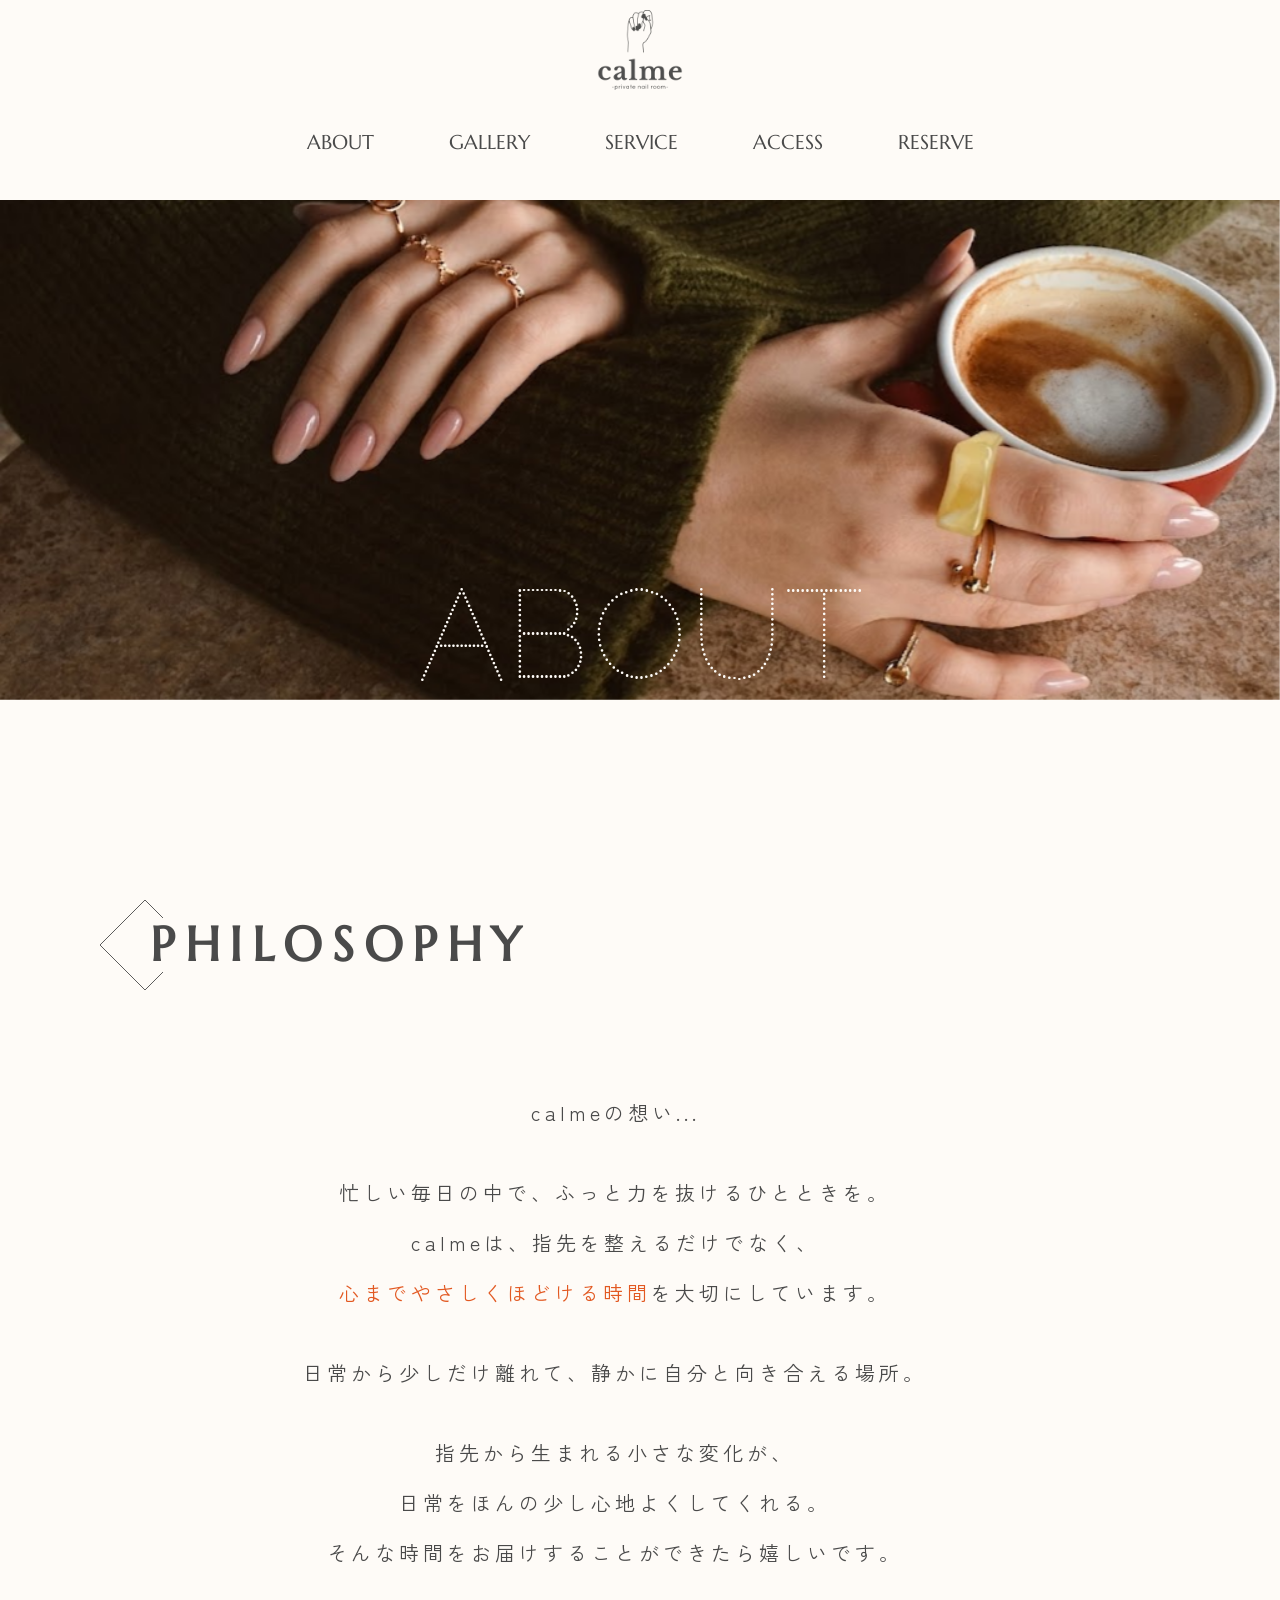
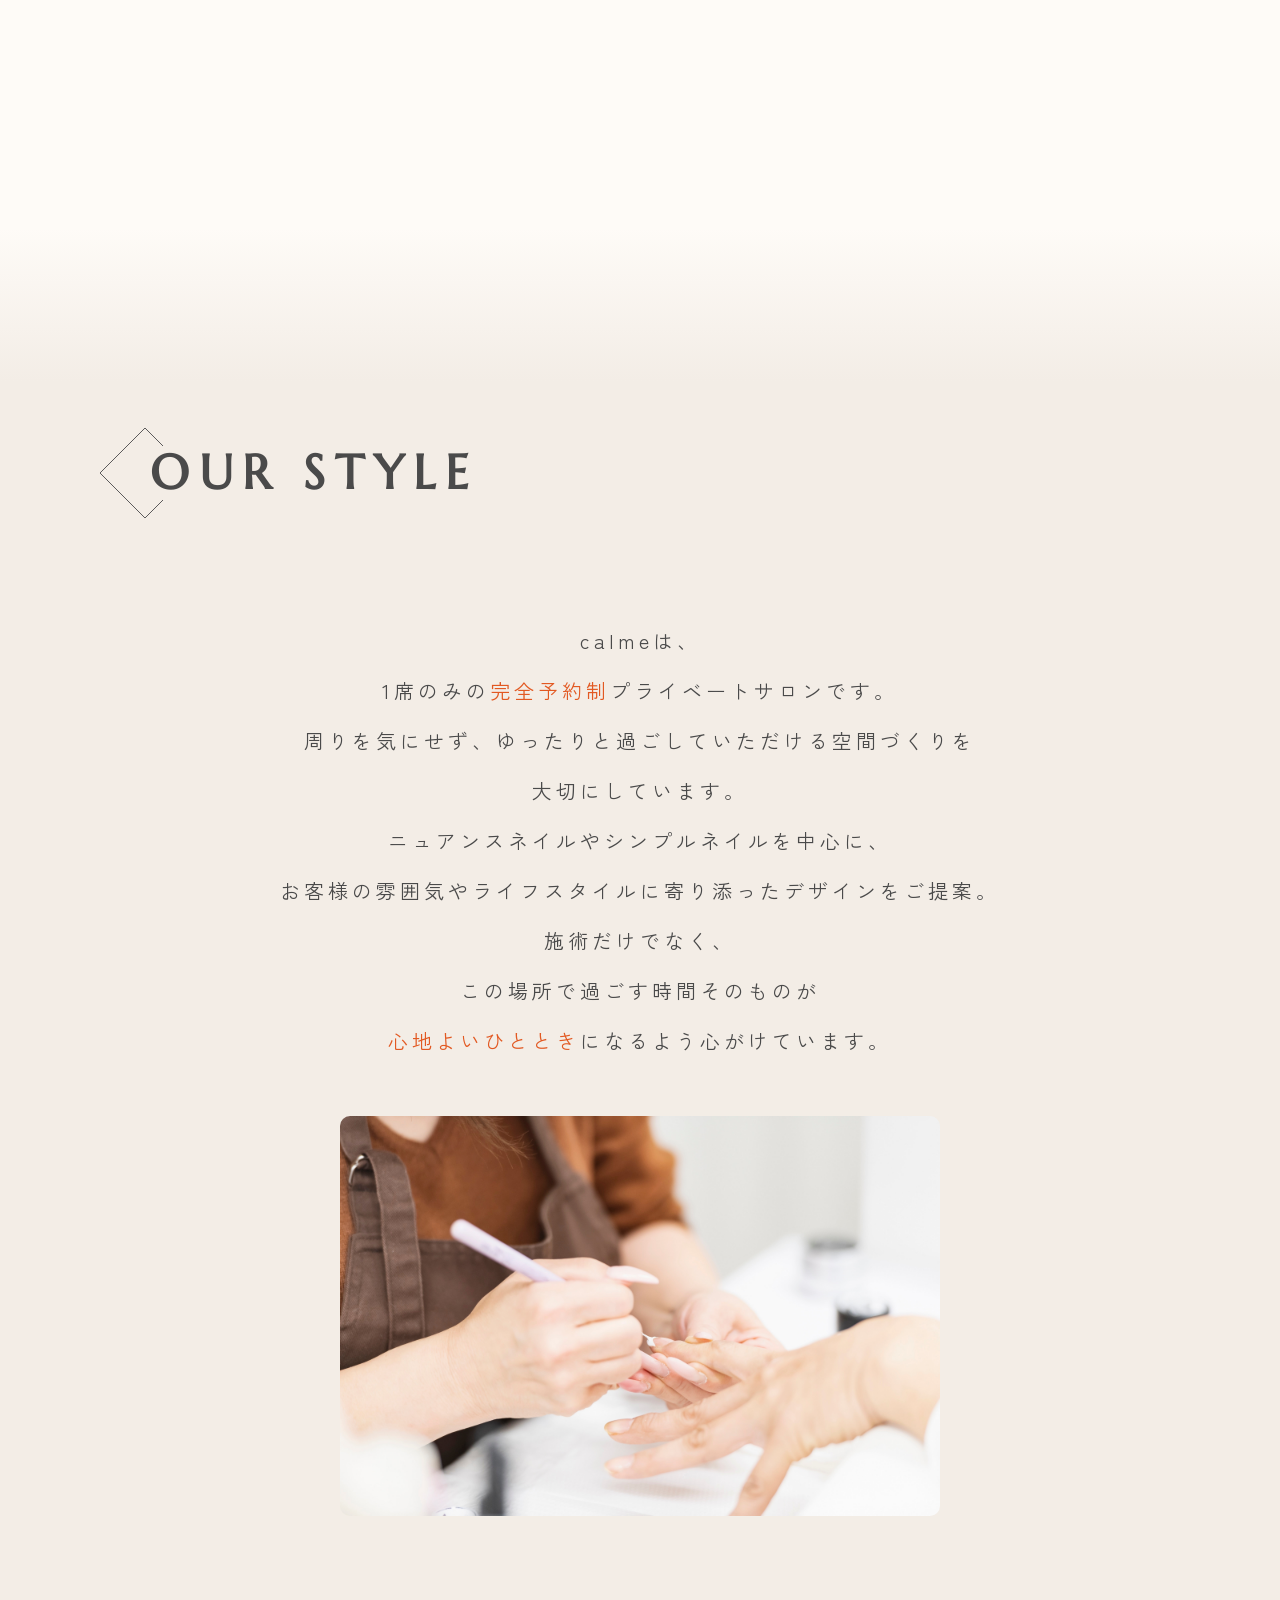
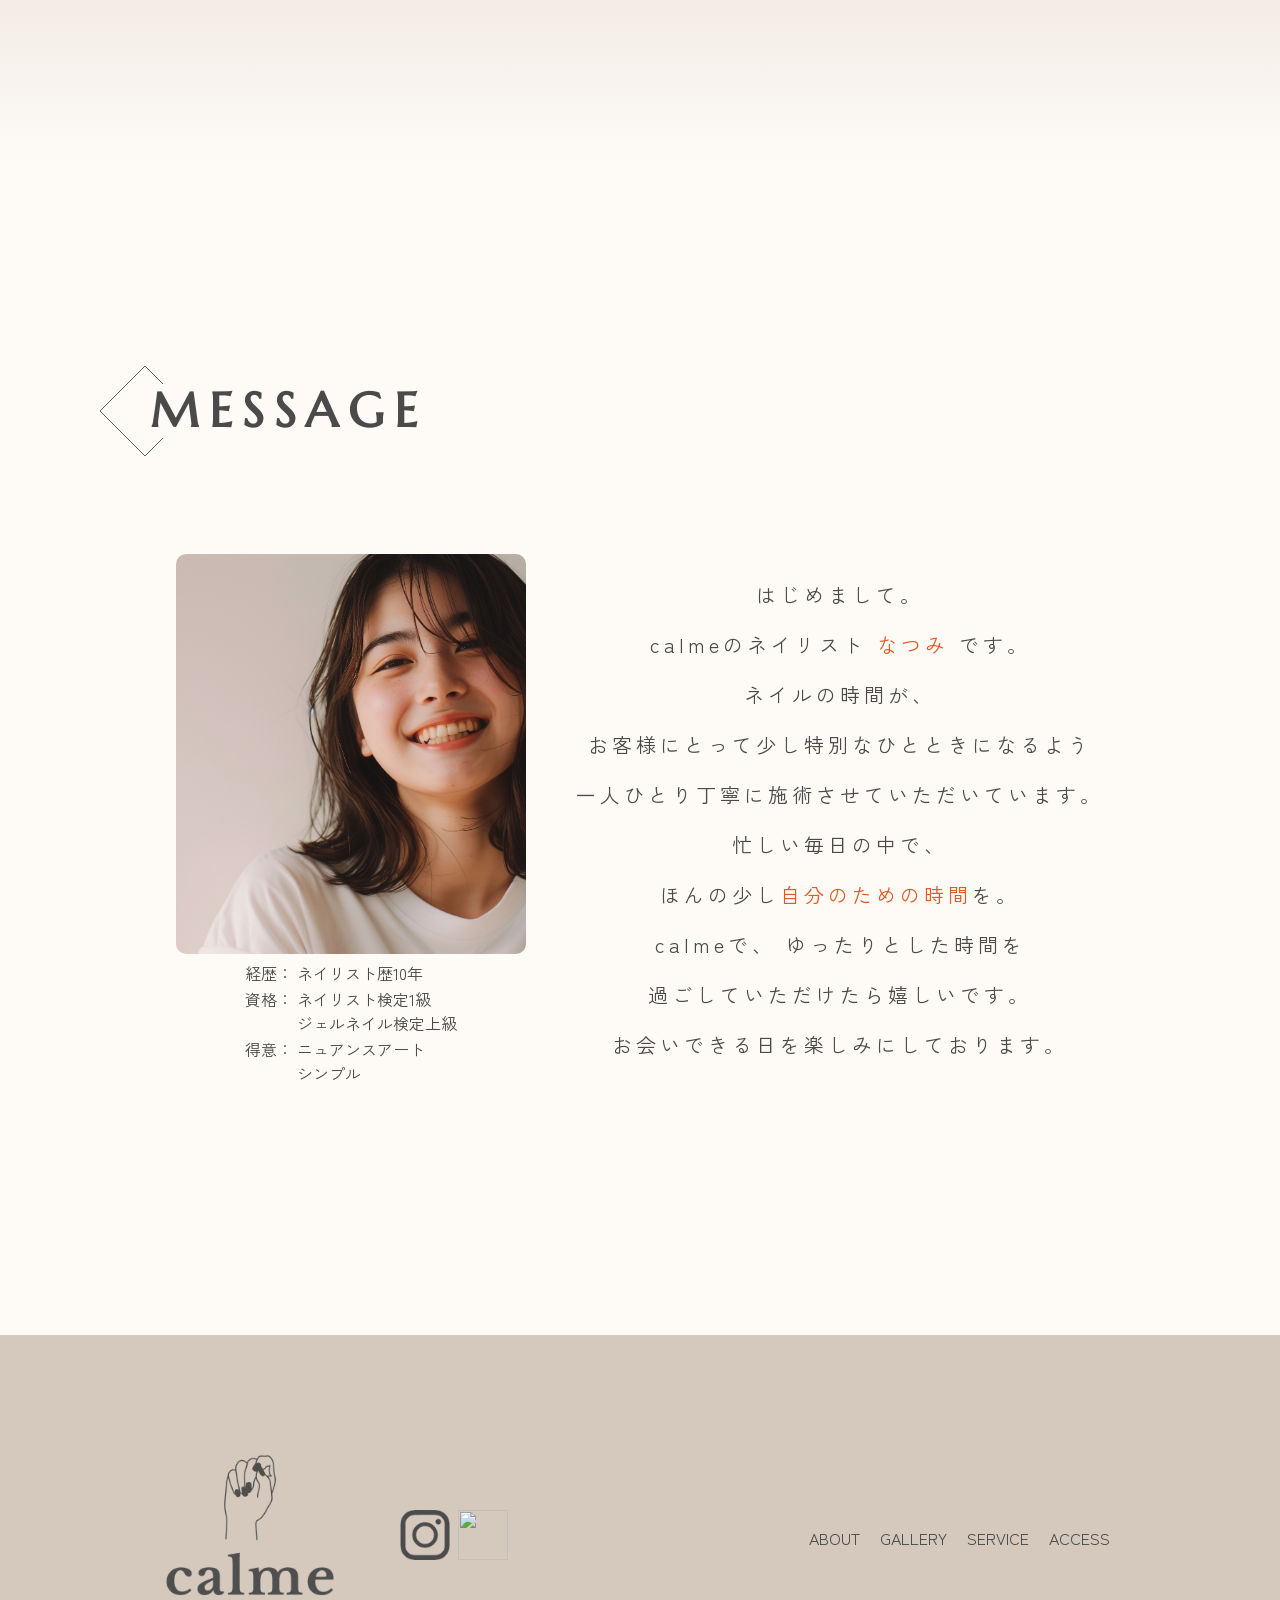
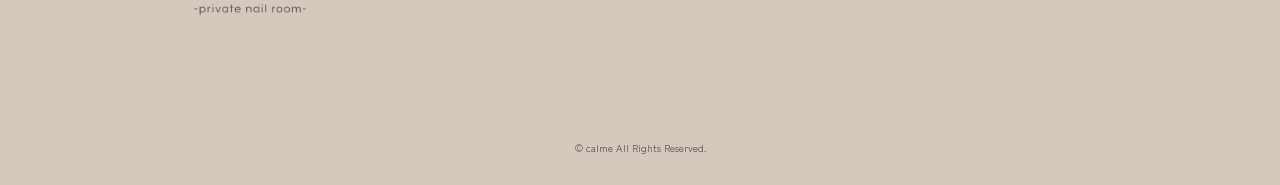
==== about.html @ 4469f604 "Initial commit Co-Authored-By: Claude Sonnet 4.6 <noreply@anthropic.com>" ====
<!DOCTYPE html>
<html lang="ja">
  <head>
    <meta charset="UTF-8" />
    <meta name="viewport" content="width=device-width, initial-scale=1.0" />
    <title>calme -private nail room-</title>
    <link rel="shortcut icon" href="img/favicon.svg" />
    <link rel="preconnect" href="https://fonts.googleapis.com" />
    <link rel="preconnect" href="https://fonts.gstatic.com" crossorigin />
    <link
      href="https://fonts.googleapis.com/css2?family=Marcellus&family=Raleway+Dots&family=Zen+Kaku+Gothic+New:wght@400;500;700&family=Zen+Maru+Gothic&display=swap"
      rel="stylesheet"
    />
    <link rel="stylesheet" href="css/reset.css" />
    <link rel="stylesheet" href="css/style.css" />
    <link
      rel="stylesheet"
      href="https://cdn.jsdelivr.net/npm/swiper@11/swiper-bundle.min.css"
    />
  </head>
  <body>
    <header class="header">
      <div class="header__inner">
        <h1 class="header__logo">
          <a href="index.html" class="no-rotate"
            ><span
              ><img
                src="img/logo-clear.png"
                alt="calme -private nail room-" /></span
          ></a>
        </h1>
        <nav class="header__nav">
          <div class="header__nav-inner">
            <a href="index.html" class="header__nav-logo no-rotate">
              <img src="img/logo-clear.png" alt="calme -private nail room-" />
            </a>
            <ul class="header__nav-list">
              <li class="header__nav-item">
                <a href="about.html"><span>ABOUT</span></a>
              </li>
              <li class="header__nav-item">
                <a href="gallery.html"><span>GALLERY</span></a>
              </li>

              <li class="header__nav-item">
                <a href="index.html#service"><span>SERVICE</span></a>
              </li>
              <li class="header__nav-item">
                <a href="index.html#access"><span>ACCESS</span></a>
              </li>
              <li class="header__nav-item">
                <a href="reserve.html"><span>RESERVE</span></a>
              </li>
            </ul>
          </div>
        </nav>
        <button
          class="header__hamburger js-hamburger"
          type="button"
          aria-label="メニューを開く"
        >
          <span></span>
          <span></span>
          <span></span>
        </button>
      </div>
    </header>
    <main>
      <div class="mv-about">
        <div class="mv__img">
          <img src="./img/about.jpg" alt="" />
        </div>
        <h1 class="mv-reserve__title">ABOUT</h1>
      </div>
      <section class="philosophy">
        <div class="inner">
          <h3 class="section__title">
            PHILOSOPHY
            <svg class="diamond" viewBox="0 0 100 100">
              <path d="M70 20 L50 0 L0 50 L50 100 L70 80" />
            </svg>
          </h3>
          <div class="philosophy__wrapper">
            <div class="philosophy__wrapper--left">
              <p class="philosophy__text">calmeの想い...</p>
              <p class="philosophy__text">
                忙しい毎日の中で、ふっと力を抜けるひとときを。<br />calmeは、指先を整えるだけでなく、<br /><span
                  class="strong"
                  >心までやさしくほどける時間</span
                >を大切にしています。
              </p>
              <p class="philosophy__text">
                日常から少しだけ離れて、静かに自分と向き合える場所。
              </p>
              <p class="philosophy__text">
                指先から生まれる小さな変化が、<br />日常をほんの少し心地よくしてくれる。<br />そんな時間をお届けすることができたら嬉しいです。
              </p>
            </div>
            <img src="img/philosophy.jpg" alt="" />
          </div>
        </div>
      </section>
      <section class="our-style">
        <div class="inner">
          <h3 class="section__title">
            OUR STYLE
            <svg class="diamond" viewBox="0 0 100 100">
              <path d="M70 20 L50 0 L0 50 L50 100 L70 80" />
            </svg>
          </h3>
          <div class="our-style__wrapper">
            <div class="our-style__wrapper--top">
              <p class="our-style__text">
                calmeは、<br />1席のみの<span class="strong">完全予約制</span
                >プライベートサロンです。<br />
                周りを気にせず、ゆったりと過ごしていただける空間づくりを<br />大切にしています。<br />
                ニュアンスネイルやシンプルネイルを中心に、<br />お客様の雰囲気やライフスタイルに寄り添ったデザインをご提案。<br />施術だけでなく、<br />この場所で過ごす時間そのものが<br /><span
                  class="strong"
                  >心地よいひととき</span
                >になるよう心がけています。
              </p>
            </div>
            <img src="img/ourstyle.jpeg" alt="" />
          </div>
        </div>
      </section>
      <section class="message">
        <div class="inner">
          <h3 class="section__title">
            MESSAGE
            <svg class="diamond" viewBox="0 0 100 100">
              <path d="M70 20 L50 0 L0 50 L50 100 L70 80" />
            </svg>
          </h3>
          <div class="message__wrapper">
            <div class="message__wrapper--left">
              <img src="img/message.jpeg" alt="" />
              <dl>
                <dt>経歴：</dt>
                <dd>ネイリスト歴10年</dd>
                <dt>資格：</dt>
                <dd>ネイリスト検定1級<br />ジェルネイル検定上級</dd>
                <dt>得意：</dt>
                <dd>ニュアンスアート<br />シンプル</dd>
              </dl>
            </div>
            <div class="message__wrapper--right">
              <p class="message__text">
                はじめまして。<br />calmeのネイリスト<span class="strong">
                  なつみ </span
                >です。<br />
                ネイルの時間が、<br />お客様にとって少し特別なひとときになるよう<br />
                一人ひとり丁寧に施術させていただいています。<br />忙しい毎日の中で、<br />ほんの少し<span
                  class="strong"
                  >自分のための時間</span
                >を。<br />
                calmeで、 ゆったりとした時間を<br />過ごしていただけたら嬉しいです。<br />お会いできる日を楽しみにしております。
              </p>
            </div>
          </div>
        </div>
      </section>
    </main>
    <footer class="footer">
      <div class="footer__wrapper">
        <div class="footer--left">
          <a href="index.html" class="no-rotate"
            ><span><img src="./img/logo-clear.png" alt="" /></span
          ></a>
          <div class="logo">
            <a href="#" class="no-rotate"
              ><span><img src="./img/instagram.png" alt="" /></span
            ></a>
            <a href="#" class="no-rotate"
              ><span><img src="./img/line.png" alt="" /></span
            ></a>
          </div>
        </div>
        <div class="footer--right">
          <ul class="footer__link">
            <li>
              <a href="about.html"><span>ABOUT</span></a>
            </li>
            <li>
              <a href="gallery.html"><span>GALLERY</span></a>
            </li>
            <li>
              <a href="index.html#service"><span>SERVICE</span></a>
            </li>
            <li>
              <a href="index.html#access"><span>ACCESS</span></a>
            </li>
          </ul>
        </div>
      </div>
      <p class="copyright">&copy; calme All Rights Reserved.</p>
    </footer>
    <script src="https://cdn.jsdelivr.net/npm/swiper@11/swiper-bundle.min.js"></script>
    <script src="https://ajax.googleapis.com/ajax/libs/jquery/3.5.1/jquery.min.js"></script>
    <script src="js/main.js"></script>
  </body>
</html>
---- css/style.css ----
@charset "UTF-8";
html {
  font-size: 62.5%;
  scroll-behavior: smooth;
}
html body {
  background-color: #fefbf7;
  color: #4a4a4a;
  font-family: "Zen Kaku Gothic New", sans-serif;
  font-size: 1.6rem;
}
html body .header {
  width: 100%;
  height: 20rem;
}
html body .header__inner {
  width: 100%;
  max-width: 120rem;
  margin: 0 auto;
  padding-inline: 2rem;
  display: flex;
  flex-direction: column;
  align-items: center;
}
html body .header__inner .header__logo {
  width: 10rem;
  height: 10rem;
}
html body .header__inner .header__logoimg {
  width: 100%;
  height: 100%;
}
html body .header__inner .header__nav {
  padding-block: 2.8rem;
}
html body .header__inner .header__nav-list {
  display: flex;
  gap: 7.5rem;
}
html body .header__inner .header__nav-list .header__nav-item {
  font-size: 2rem;
  font-family: "Marcellus", serif;
}
html body .header__nav-logo {
  display: none;
}
html body .header__hamburger {
  display: none;
}
html body .header__nav.is-sticky {
  position: fixed;
  top: 0;
  left: 0;
  width: 100%;
  z-index: 100;
  background-color: #fefbf7;
  padding-block: 0;
  box-shadow: 0 2px 8px rgba(74, 74, 74, 0.08);
}
html body .header__nav.is-sticky .header__nav-inner {
  max-width: 120rem;
  margin: 0 auto;
  padding: 1rem 2rem;
  display: flex;
  justify-content: space-between;
  align-items: center;
}
html body .header__nav.is-sticky .header__nav-logo {
  display: block;
  width: 7rem;
  height: 7rem;
  flex-shrink: 0;
}
html body .header__nav.is-sticky .header__nav-logo img {
  width: 100%;
  height: 100%;
  -o-object-fit: contain;
     object-fit: contain;
}
html body .mv {
  width: 100%;
  height: calc(100vh - 20rem);
  position: relative;
}
html body .mv::after {
  content: "";
  position: absolute;
  bottom: 0;
  left: 0;
  width: 100%;
  height: 15%;
  pointer-events: none;
  background: linear-gradient(0deg, #fefbf7 30%, rgba(254, 251, 247, 0) 100%);
  opacity: 0;
  transform: scaleY(1.5) translateY(20px);
  -webkit-animation: gradFade 2.5s ease forwards;
          animation: gradFade 2.5s ease forwards;
  -webkit-animation-delay: 0.8s;
          animation-delay: 0.8s;
}
@-webkit-keyframes gradFade {
  to {
    opacity: 1;
    transform: scaleY(1) translateY(2px);
  }
}
@keyframes gradFade {
  to {
    opacity: 1;
    transform: scaleY(1) translateY(2px);
  }
}
html body .mv__img {
  width: 100%;
  height: 100%;
  display: flex;
}
html body .mv__img img {
  width: 33.3333333333%;
  flex: 1;
  height: 100%;
  -o-object-fit: cover;
     object-fit: cover;
  display: block;
  opacity: 0;
  filter: blur(12px);
  transform: scale(1.15);
  -webkit-animation: mvFade 3s ease forwards;
          animation: mvFade 3s ease forwards;
}
@-webkit-keyframes mvFade {
  to {
    opacity: 1;
    filter: blur(0);
    transform: scale(1);
  }
}
@keyframes mvFade {
  to {
    opacity: 1;
    filter: blur(0);
    transform: scale(1);
  }
}
html body .mv__title {
  position: absolute;
  top: 50%;
  left: 50%;
  transform: translate(-50%, -50%);
  width: -webkit-max-content;
  width: -moz-max-content;
  width: max-content;
  font-family: "Zen Maru Gothic", sans-serif;
  font-size: 4.8rem;
  color: #fefdfc;
  opacity: 0;
  transform: translate(-50%, -40%);
  -webkit-animation: titleFade 1.5s ease forwards;
          animation: titleFade 1.5s ease forwards;
  -webkit-animation-delay: 0.8s;
          animation-delay: 0.8s;
}
@-webkit-keyframes titleFade {
  to {
    opacity: 1;
    transform: translate(-50%, -50%);
  }
}
@keyframes titleFade {
  to {
    opacity: 1;
    transform: translate(-50%, -50%);
  }
}
html .concept__wrapper {
  width: 100%;
  max-width: 108rem;
  margin: 0 auto;
  padding-top: 10rem;
  padding-left: 5rem;
  display: flex;
  justify-content: center;
  align-items: center;
  gap: 5rem;
}
html .concept__wrapper img {
  max-width: 50rem;
  height: 36rem;
  -o-object-fit: cover;
     object-fit: cover;
  border-radius: 1rem;
}
html .concept__wrapper .concept__text {
  font-size: 2rem;
  line-height: 5rem;
  letter-spacing: 0.2rem;
}
html .gallery {
  background: linear-gradient(180deg, #fefbf7 0%, #f3ede6 10%, #f3ede6 90%, #fefbf7 100%);
}
html .gallery .gallery__swiper {
  text-align: center;
}
html .gallery .gallery__swiper .swiper-wrapper {
  display: flex;
  margin-top: 10rem;
  padding-bottom: 15rem;
}
html .gallery .gallery__swiper .swiper-wrapper .gallery__item {
  width: 35rem;
  max-width: 35rem;
  background-color: #f6f3ef;
  padding: 2rem;
  border-radius: 1rem;
  box-shadow: 5px 5px 4px 0 rgba(74, 74, 74, 0.5);
  display: flex;
  flex-direction: column;
  align-items: center;
  text-align: center;
  min-height: clamp(300px, 50vw, 420px);
  transform: scale(0.75);
  transition: transform 0.4s ease, opacity 0.4s ease;
  opacity: 0.6;
}
html .gallery .gallery__swiper .swiper-wrapper .gallery__item img {
  width: 100%;
  max-width: 31rem;
  aspect-ratio: 1/1;
  -o-object-fit: cover;
     object-fit: cover;
  margin-bottom: 2rem;
}
html .gallery .gallery__swiper .swiper-wrapper .gallery__item-name {
  font-weight: 700;
}
html .gallery .gallery__swiper .swiper-slide-active.gallery__item {
  transform: scale(0.95);
  opacity: 1;
  box-shadow: 5px 5px 8px 0 rgba(0, 0, 0, 0.25);
}
html .gallery .gallery__swiper .swiper-pagination {
  bottom: 8rem;
}
html .gallery .gallery__swiper .swiper-pagination-bullet {
  width: 20px;
  height: 20px;
  background: #d9d9d9;
  opacity: 1;
  margin: 0 6px !important;
  transition: background 0.5s;
}
html .gallery .gallery__swiper .swiper-pagination-bullet-active {
  background: #82aed5;
}
html .service .service__wrap {
  display: flex;
  justify-content: space-between;
  align-items: center;
  gap: 5rem;
  margin-top: 10rem;
  padding-inline: 5rem;
  font-size: 2rem;
}
html .service .service__wrap .service__content {
  flex: 1;
  max-width: 50rem;
}
html .service .service__wrap .service__content .service__content-title {
  font-weight: 500;
}
html .service .service__wrap .service__content .service__content-text {
  padding-top: 3rem;
}
html .service .service__wrap .service__price-wrapper {
  max-height: 50rem;
  overflow-x: hidden;
  overflow-y: auto;
  flex: 1.2;
  max-width: 70rem;
}
html .service .service__wrap .service__price-wrapper::-webkit-scrollbar {
  width: 8px;
}
html .service .service__wrap .service__price-wrapper::-webkit-scrollbar-track {
  background: #f6f3ef;
}
html .service .service__wrap .service__price-wrapper::-webkit-scrollbar-thumb {
  background: #d5c8bd;
  border-radius: 10px;
}
html .service .service__wrap .service__price-wrapper .service__price {
  padding: 4rem 3rem;
  max-width: 60rem;
  width: 100%;
  border: 1px solid #4a4a4a;
  border-radius: 1rem;
  background-image: url("../img/menu-bg.png");
  background-size: cover;
  background-position: center;
  background-repeat: no-repeat;
}
html .service .service__wrap .service__price-wrapper .service__price dl {
  padding: 2rem 1rem;
  border-bottom: 1px solid #4a4a4a;
  display: flex;
  gap: 2rem;
  width: 100%;
  overflow: hidden;
}
html .service .service__wrap .service__price-wrapper .service__price dl:first-child {
  font-size: 2rem;
  font-weight: 700;
}
html .service .service__wrap .service__price-wrapper .service__price dl dt {
  flex: 1;
  min-width: 0;
}
html .service .service__wrap .service__price-wrapper .service__price dl dd {
  flex-shrink: 0;
  white-space: nowrap;
}
html .voice {
  background: linear-gradient(180deg, #fefbf7 0%, #f3ede6 10%, #f3ede6 90%, #fefbf7 100%);
}
html .voice__items {
  display: flex;
  gap: 2rem;
  padding: 10rem 5rem;
  width: 100%;
}
html .voice__items .voice__item {
  width: 33.3333333333%;
  font-size: 14px;
  letter-spacing: 2.8px;
  text-align: center;
  position: relative;
}
html .voice__items .voice__item .voice__item-text {
  position: absolute;
  top: 50%;
  left: 50%;
  transform: translate(-50%, -50%);
  z-index: 2;
  width: 70%;
}
html .voice__items .voice__item .voice__item-text span {
  display: block;
  margin-top: 1.5rem;
}
html .voice__items .voice__item:nth-child(2) {
  transform: translateY(5rem);
}
html .faq__boxes {
  margin-top: 24px;
  display: flex;
  flex-direction: column;
  justify-content: center;
  gap: 12px;
  padding: 10rem 5rem 0;
  max-width: 110rem;
  margin: 0 auto;
}
html .faq__boxes .faq-box {
  border-radius: 10px;
  background-color: #fefdfc;
  overflow: hidden;
}
html .faq__boxes .faq-box__head {
  padding: 14px 20px;
  display: flex;
  align-items: center;
  gap: 11px;
  width: 100%;
  background-color: #fefdfc;
  cursor: pointer;
}
html .faq__boxes .faq-box__head-icon {
  font-family: "Marcellus", serif;
  font-size: 24px;
  color: #b3a191;
  letter-spacing: 4.8px;
}
html .faq__boxes .faq-box__head-text {
  flex-grow: 1;
  text-align: left;
  color: #4a4a4a;
}
html .faq__boxes .faq-box__head-button {
  width: 10px;
  height: 10px;
  border-right: 2px solid #b3a191;
  border-bottom: 2px solid #b3a191;
  transform: rotate(45deg);
  transition: transform 0.3s ease;
}
html .faq__boxes .faq-box.is-open .faq-box__head-button {
  transform: rotate(-135deg);
}
html .faq__boxes .faq-box__body {
  padding: 20px;
  display: none;
  border-radius: 0 0 10px 10px;
}
html .faq__boxes .faq-box__a {
  display: flex;
  align-items: flex-start;
  gap: 16px;
}
html .faq__boxes .faq-box__a-icon {
  font-family: "Marcellus", serif;
  font-size: 24px;
  color: #b3a191;
}
html .faq__boxes .faq-box__a-text {
  text-align: left;
}
html .access {
  background: linear-gradient(180deg, #fefbf7 0%, #f3ede6 10%, #f3ede6 100%);
}
html .access__wrapper {
  display: flex;
  padding: 10rem 5rem 0;
}
html .access__wrapper .access__map {
  width: 50%;
  height: 40rem;
}
html .access__wrapper .access__map iframe {
  width: 100%;
  height: 100%;
  border: none;
}
html .access__wrapper .access__info {
  display: flex;
  flex-direction: column;
  justify-content: center;
  gap: 2rem;
  padding-left: 5rem;
}
html .access__wrapper .access__info .access__info-name {
  font-size: 32px;
}
html .footer {
  background: #d5c8bd;
  padding: 10rem 15rem 3rem;
}
html .footer__wrapper {
  display: flex;
  justify-content: space-between;
  align-items: center;
}
html .footer__wrapper .footer--left {
  display: flex;
  align-items: center;
  gap: 50px;
}
html .footer__wrapper .footer--left img {
  width: 20rem;
}
html .footer__wrapper .footer--left .logo {
  display: flex;
  gap: 0.8rem;
}
html .footer__wrapper .footer--left .logo img {
  width: 5rem;
  height: 5rem;
  aspect-ratio: 1/1;
}
html .footer__wrapper .footer--right {
  padding-inline: 2rem;
}
html .footer__wrapper .footer--right .footer__link {
  display: flex;
  gap: 2rem;
}
html .footer .copyright {
  margin-top: 10rem;
  text-align: center;
  font-size: 1rem;
}
html .pagetop {
  position: fixed;
  right: 5rem;
  bottom: 5rem;
  filter: drop-shadow(4px 4px 4px #4a4a4a);
  z-index: 10;
  width: 15rem;
  height: 15rem;
  display: flex;
  justify-content: center;
  align-items: center;
  text-align: center;
  border-radius: 50%;
  background: #b3a191;
  opacity: 0;
  visibility: hidden;
  transition: opacity 0.3s, visibility 0.3s;
  color: #4a4a4a;
  font-family: "Marcellus", serif;
  font-size: 24px;
}
html .pagetop.is-show {
  opacity: 1;
  visibility: visible;
}
html .pagetop span {
  display: inline-block;
  transition: 1.5s;
}
html .pagetop:hover span {
  transform: rotateX(360deg);
}

@media (max-width: 768px) {
  html body {
    padding-top: 8rem;
  }
  html body .header {
    height: 8rem;
    position: fixed;
    top: 0;
    left: 0;
    width: 100%;
    z-index: 100;
    background-color: #fefbf7;
    box-shadow: 0 2px 8px rgba(74, 74, 74, 0.08);
  }
  html body .header__inner {
    flex-direction: row;
    justify-content: space-between;
    align-items: center;
    height: 100%;
    padding-inline: 2rem;
  }
  html body .header__inner .header__logo {
    width: 6rem;
    height: 6rem;
    margin-top: 0;
  }
  html body .header__inner .header__nav {
    position: fixed;
    top: 0;
    left: 0;
    width: 100%;
    height: 100%;
    background-color: #fefbf7;
    z-index: 200;
    display: flex;
    flex-direction: column;
    justify-content: center;
    align-items: center;
    padding-block: 0;
    transform: translateX(100%);
    transition: transform 0.35s ease;
  }
  html body .header__inner .header__nav.is-open {
    transform: translateX(0);
  }
  html body .header__inner .header__nav-list {
    flex-direction: column;
    flex-wrap: nowrap;
    gap: 4rem;
  }
  html body .header__inner .header__nav-list .header__nav-item {
    font-size: 2.4rem;
    text-align: center;
  }
  html body .header__inner .header__hamburger {
    display: flex;
    flex-direction: column;
    justify-content: center;
    gap: 7px;
    width: 4rem;
    height: 4rem;
    background: transparent;
    border: none;
    cursor: pointer;
    z-index: 300;
    flex-shrink: 0;
  }
  html body .header__inner .header__hamburger span {
    display: block;
    width: 100%;
    height: 2px;
    background-color: #4a4a4a;
    transition: transform 0.3s ease, opacity 0.3s ease;
  }
  html body .header__inner .header__hamburger.is-open span:nth-child(1) {
    transform: translateY(9px) rotate(45deg);
  }
  html body .header__inner .header__hamburger.is-open span:nth-child(2) {
    opacity: 0;
  }
  html body .header__inner .header__hamburger.is-open span:nth-child(3) {
    transform: translateY(-9px) rotate(-45deg);
  }
  html body .mv {
    height: 60vw;
    min-height: 24rem;
  }
  html body .mv__title {
    font-size: 3rem;
    white-space: nowrap;
  }
  html .concept__wrapper {
    flex-direction: column;
    padding: 6rem 2rem;
    padding-left: 2rem;
  }
  html .concept__wrapper img {
    max-width: 100%;
    width: 100%;
    height: 24rem;
  }
  html .concept__wrapper .concept__text {
    font-size: 1.6rem;
    line-height: 3.5rem;
    text-align: center;
    letter-spacing: 0;
  }
  html .service .service__wrap {
    flex-direction: column;
    padding-inline: 2rem;
    margin-top: 4rem;
    gap: 4rem;
  }
  html .service .service__wrap .service__content {
    max-width: 100%;
  }
  html .service .service__wrap .service__content .service__content-text {
    font-size: 1.4rem;
  }
  html .service .service__wrap .service__price-wrapper {
    max-width: 100%;
    width: 100%;
    max-height: 40rem;
  }
  html .service .service__wrap .service__price-wrapper .service__price {
    padding: 3rem 2rem;
  }
  html .service .service__wrap .service__price-wrapper .service__price dl {
    padding: 1rem 0.5rem;
    font-size: 1.5rem;
  }
  html .voice__items .voice__item {
    width: 80%;
  }
  html .faq__boxes {
    padding: 4rem 2rem 0;
  }
  html .access .access__wrapper {
    flex-direction: column;
    padding: 4rem 2rem 0;
  }
  html .access .access__wrapper .access__map {
    width: 100%;
    height: 28rem;
  }
  html .access .access__wrapper .access__info {
    padding-left: 0;
    padding-top: 3rem;
  }
  html .access .access__wrapper .access__info .access__info-name {
    font-size: 2.4rem;
  }
  html .footer {
    padding: 6rem 2rem 3rem;
  }
  html .footer__wrapper {
    flex-direction: column;
    gap: 3rem;
  }
  html .footer__wrapper .footer--left {
    gap: 1.5rem;
  }
  html .footer__wrapper .footer--left img {
    width: 14rem;
  }
  html .footer__wrapper .footer--right {
    padding-inline: 0;
  }
  html .footer__wrapper .footer--right .footer__link {
    flex-wrap: wrap;
    gap: 1.2rem 2rem;
  }
  html .footer .copyright {
    margin-top: 4rem;
  }
  html .pagetop {
    width: 7rem;
    height: 7rem;
    right: 1.5rem;
    bottom: 1.5rem;
    font-size: 1.2rem;
  }
}
@media (max-width: 1150px) {
  html .voice__items {
    flex-wrap: wrap;
    justify-content: center;
    padding: 4rem 2rem;
    gap: 2rem;
  }
  html .voice__items .voice__item {
    width: 60%;
  }
  html .voice__items .voice__item:nth-child(2) {
    transform: translateY(0);
  }
}
@media (max-width: 600px) {
  html .voice__items .voice__item {
    width: 90%;
  }
  html .voice__items .voice__item .voice__item-text {
    font-size: 1.3rem;
  }
}
.mv-about {
  position: relative;
}
.mv-about .mv__img {
  width: 100%;
  height: 500px;
}
.mv-about .mv__img img {
  width: 100%;
  height: 100%;
  -o-object-fit: cover;
     object-fit: cover;
}
.mv-about__title {
  position: absolute;
  bottom: -30px;
  left: 50%;
  transform: translateX(-50%);
  color: #fefbf7;
  font-family: "Raleway Dots", sans-serif;
  font-size: 128px;
  font-weight: 400;
}

.philosophy__wrapper {
  display: flex;
  justify-content: center;
  align-items: center;
  gap: 5rem;
  padding: 10rem 5rem;
}
.philosophy__wrapper .philosophy__wrapper--left {
  font-size: 20px;
  line-height: 50px;
  letter-spacing: 4px;
}
.philosophy__wrapper .philosophy__wrapper--left .philosophy__text {
  text-align: center;
  padding-bottom: 3rem;
}
.philosophy__wrapper .philosophy__wrapper--left .philosophy__text:last-child {
  padding-bottom: 0;
}
.philosophy__wrapper img {
  max-height: 40rem;
  border-radius: 1rem;
}

.our-style {
  background: linear-gradient(180deg, #fefbf7 0%, #f3ede6 10%, #f3ede6 90%, #fefbf7 100%);
}
.our-style .our-style__wrapper {
  display: flex;
  flex-direction: column;
  justify-content: center;
  align-items: center;
  gap: 5rem;
  padding: 10rem 5rem;
}
.our-style .our-style__wrapper .our-style__wrapper--top {
  font-size: 20px;
  line-height: 50px;
  letter-spacing: 4px;
}
.our-style .our-style__wrapper .our-style__wrapper--top .our-style__text {
  text-align: center;
  padding-bottom: 3rem;
}
.our-style .our-style__wrapper .our-style__wrapper--top .our-style__text:last-child {
  padding-bottom: 0;
}
.our-style .our-style__wrapper img {
  max-height: 40rem;
  border-radius: 1rem;
}

.message__wrapper {
  display: flex;
  justify-content: center;
  align-items: center;
  gap: 5rem;
  padding: 10rem 5rem;
}
.message__wrapper .message__wrapper--left {
  text-align: center;
}
.message__wrapper .message__wrapper--left img {
  width: 35rem;
  height: 40rem;
  -o-object-fit: cover;
     object-fit: cover;
  border-radius: 1rem;
}
.message__wrapper .message__wrapper--left dl {
  display: grid;
  grid-template-columns: 5rem auto;
  margin: 0.7rem auto 0;
  width: -webkit-fit-content;
  width: -moz-fit-content;
  width: fit-content;
  gap: 0.2rem;
}
.message__wrapper .message__wrapper--left dl dt {
  text-align: left;
}
.message__wrapper .message__wrapper--left dl dd {
  text-align: left;
}
.message__wrapper .message__wrapper--right {
  font-size: 20px;
  line-height: 50px;
  letter-spacing: 4px;
}
.message__wrapper .message__wrapper--right .message__text {
  text-align: center;
  padding-bottom: 3rem;
}
.message__wrapper .message__wrapper--right .message__text:last-child {
  padding-bottom: 0;
}

@media (max-width: 768px) {
  .mv-about .mv__img {
    height: 28rem;
  }
  .mv-about__title {
    font-size: 5rem;
    bottom: -16px;
  }
  .philosophy__wrapper {
    flex-direction: column;
    padding: 6rem 2rem;
    gap: 3rem;
  }
  .philosophy__wrapper .philosophy__wrapper--left {
    font-size: 1.5rem;
    line-height: 2.5rem;
    letter-spacing: 2px;
  }
  .philosophy__wrapper img {
    max-height: none;
    width: 100%;
    height: 24rem;
    -o-object-fit: cover;
       object-fit: cover;
  }
  .our-style .our-style__wrapper {
    padding: 6rem 2rem;
    gap: 3rem;
  }
  .our-style .our-style__wrapper .our-style__wrapper--top {
    font-size: 1.5rem;
    line-height: 2.5rem;
    letter-spacing: 2px;
  }
  .our-style .our-style__wrapper img {
    max-height: none;
    width: 100%;
    height: 24rem;
    -o-object-fit: cover;
       object-fit: cover;
  }
  .message__wrapper {
    flex-direction: column;
    padding: 6rem 2rem;
    gap: 3rem;
  }
  .message__wrapper .message__wrapper--left {
    font-size: 1.4rem;
  }
  .message__wrapper .message__wrapper--left img {
    width: 100%;
    height: 28rem;
  }
  .message__wrapper .message__wrapper--right {
    font-size: 1.5rem;
    line-height: 2.5rem;
    letter-spacing: 2px;
  }
}
.mv-reserve {
  position: relative;
}
.mv-reserve .mv__img {
  width: 100%;
  height: 500px;
}
.mv-reserve .mv__img img {
  width: 100%;
  height: 100%;
  -o-object-fit: cover;
     object-fit: cover;
}
.mv-reserve__title {
  position: absolute;
  bottom: -30px;
  left: 50%;
  transform: translateX(-50%);
  color: #fefbf7;
  font-family: "Raleway Dots", sans-serif;
  font-size: 128px;
  font-weight: 400;
}

.reserve-contents__wrapper {
  display: flex;
  flex-direction: column;
  align-items: center;
  gap: 5rem;
  margin-block: 20rem;
  padding-inline: 4rem;
}
.reserve-contents__wrapper .reserve-contents--top {
  display: flex;
  justify-content: center;
  gap: 5rem;
  width: 100%;
}
.reserve-contents__wrapper .reserve-contents--top .line {
  flex: 1;
  min-width: 0;
  max-width: 45rem;
  border-radius: 10px;
  background: #f3ede6;
  box-shadow: 4px 4px 4px 0 #d9d9d9;
}
.reserve-contents__wrapper .reserve-contents--top .line__box {
  text-align: center;
}
.reserve-contents__wrapper .reserve-contents--top .line__box .box-top {
  margin-bottom: 5rem;
}
.reserve-contents__wrapper .reserve-contents--top .line__box .box-top img {
  width: 80px;
  height: 80px;
  margin-top: 5rem;
  margin-inline: auto;
}
.reserve-contents__wrapper .reserve-contents--top .line__box .line__text {
  text-align: center;
  line-height: 40px;
  margin-bottom: 5rem;
}
.reserve-contents__wrapper .reserve-contents--top .line__box .line__text:last-child {
  margin-bottom: 0;
}
.reserve-contents__wrapper .reserve-contents--top .tel {
  flex: 1;
  min-width: 0;
  max-width: 45rem;
  border-radius: 10px;
  background: #f3ede6;
  box-shadow: 4px 4px 4px 0 #d9d9d9;
}
.reserve-contents__wrapper .reserve-contents--top .tel__box {
  text-align: center;
}
.reserve-contents__wrapper .reserve-contents--top .tel__box .box-top {
  margin-bottom: 5rem;
}
.reserve-contents__wrapper .reserve-contents--top .tel__box .box-top .tel__text--large {
  font-size: 32px;
  font-weight: 700;
  margin-block: 5rem;
  line-height: 12rem;
}
.reserve-contents__wrapper .reserve-contents--top .tel__box .tel__text {
  text-align: center;
  line-height: 40px;
}

.mail {
  border-radius: 10px;
  background: #f3ede6;
  box-shadow: 4px 4px 4px 0 #d9d9d9;
  max-width: 95rem;
  width: 100%;
  margin-inline: auto;
}
.mail .inner-sp {
  padding: 7rem 2rem;
}
.mail .contact__form {
  margin-top: 50px;
  max-width: 612px;
  margin-inline: auto;
}
.mail .contact__fields {
  display: flex;
  flex-direction: column;
  gap: 30px;
}
.mail .form-field {
  display: flex;
  gap: 32px;
}
.mail .form-field__head {
  display: flex;
  justify-content: center;
  align-items: center;
  gap: 3px;
  width: 30%;
  flex-shrink: 0;
}
.mail .form-field__tag {
  display: inline-block;
  color: #e25922;
  font-size: 10px;
  font-weight: 700;
}
.mail .form-field__item {
  flex-grow: 1;
}
.mail .form-text {
  width: 100%;
  border: 1px solid #4a4a4a;
  background: #fefbf7;
  border-radius: 10px;
  padding: 12px 13px;
  transition: 0.3s;
}
.mail .form-text:hover, .mail .form-text:focus {
  border-color: #e25922;
  outline: none;
}
.mail .form-textarea {
  width: 100%;
  border: 1px solid #4a4a4a;
  background: #fefbf7;
  border-radius: 10px;
  height: 100px;
  padding: 13px;
  transition: 0.3s;
}
.mail .form-textarea:hover, .mail .form-textarea:focus {
  border-color: #e25922;
  outline: none;
}
.mail .contact__privacy {
  margin-top: 30px;
  text-align: center;
}
.mail .form-checkbox:hover .form-checkbox__text::before {
  border-color: #e25922;
}
.mail .form-checkbox__input {
  width: 1px;
  height: 1px;
  position: absolute;
  clip: rect(0, 0, 0, 0);
}
.mail .form-checkbox__input:checked + .form-checkbox__text::after {
  opacity: 1;
}
.mail .form-checkbox__input:focus + .form-checkbox__text::before {
  border-color: #e25922;
}
.mail .form-checkbox__text {
  position: relative;
  padding-left: 30px;
  font-size: 14px;
  font-weight: 700;
}
.mail .form-checkbox__text::before, .mail .form-checkbox__text::after {
  content: "";
  position: absolute;
  left: 0;
  top: 50%;
  transform: translateY(-50%);
}
.mail .form-checkbox__text::before {
  width: 20px;
  height: 20px;
  border: 1px solid #4a4a4a;
}
.mail .form-checkbox__text::after {
  width: 23px;
  height: 17.53px;
  background: url(../img/check-icon.png) no-repeat center/contain;
  opacity: 0;
}
.mail .form-checkbox__text a {
  text-decoration: underline;
}
.mail .form-checkbox__text a:hover {
  color: #e25922;
}
.mail .contact__button {
  margin-top: 35px;
  text-align: center;
}
.mail .contact__button .button-mail {
  font-size: 20px;
  filter: drop-shadow(4px 4px 4px #4a4a4a);
}
.mail .contact__button .button-mail span {
  display: inline-block;
  transition: 1.5s;
}
.mail .contact__button .button-mail:hover span {
  transform: rotateX(360deg);
}

@media (max-width: 768px) {
  .mv-reserve .mv__img {
    height: 28rem;
  }
  .mv-reserve__title {
    font-size: 5rem;
    bottom: -16px;
  }
  .reserve-contents__wrapper {
    margin-block: 8rem;
    padding-inline: 2rem;
  }
  .reserve-contents__wrapper .reserve-contents--top {
    flex-direction: column;
    width: 100%;
    gap: 3rem;
  }
  .reserve-contents__wrapper .reserve-contents--top .line,
.reserve-contents__wrapper .reserve-contents--top .tel {
    width: 100%;
    max-width: none;
  }
  .reserve-contents__wrapper .reserve-contents--top .line .box-top,
.reserve-contents__wrapper .reserve-contents--top .tel .box-top {
    margin-bottom: 3rem;
  }
  .reserve-contents__wrapper .reserve-contents--top .line .box-top .tel__text--large,
.reserve-contents__wrapper .reserve-contents--top .tel .box-top .tel__text--large {
    margin-block: 2rem;
  }
  .reserve-contents__wrapper .reserve-contents--top .line .line__text,
.reserve-contents__wrapper .reserve-contents--top .line .tel__text,
.reserve-contents__wrapper .reserve-contents--top .tel .line__text,
.reserve-contents__wrapper .reserve-contents--top .tel .tel__text {
    font-size: 1.4rem;
    line-height: 2.5rem;
  }
  .reserve-contents__wrapper .mail .form-field {
    flex-direction: column;
    gap: 8px;
  }
  .reserve-contents__wrapper .mail .form-field__head {
    width: 100%;
    justify-content: flex-start;
  }
}
.gallery .mv-gallery {
  position: relative;
}
.gallery .mv-gallery .mv__img {
  width: 100%;
  height: 500px;
}
.gallery .mv-gallery .mv__img img {
  width: 100%;
  height: 100%;
  -o-object-fit: cover;
     object-fit: cover;
}
.gallery .mv-gallery__title {
  position: absolute;
  bottom: -30px;
  left: 50%;
  transform: translateX(-50%);
  color: #fefbf7;
  font-family: "Raleway Dots", sans-serif;
  font-size: 128px;
  font-weight: 400;
}
.gallery .gallery__container .gallery__container-form {
  font-family: "Marcellus", serif;
  display: flex;
  gap: 50px;
  justify-content: center;
}
.gallery .gallery__container .gallery__container-form .select-wrap {
  position: relative;
  display: inline-block;
}
.gallery .gallery__container .gallery__container-form .select-wrap::after {
  content: "▼";
  position: absolute;
  top: 50%;
  right: 12px;
  transform: translateY(-50%);
  font-size: 14px;
  pointer-events: none;
  color: #4a4a4a;
}
.gallery .gallery__container .gallery__container-form .select-wrap:hover::after {
  color: #e25922;
}
.gallery .gallery__container .gallery__container-form .select-wrap select {
  padding: 1rem 2rem;
  font-size: 24px;
  border-radius: 10px;
  border: 2px solid #4a4a4a;
  appearance: none;
  -webkit-appearance: none;
  -moz-appearance: none;
  padding: 1rem 2.5rem 1rem 1rem;
  border: 2px solid #4a4a4a;
  background-color: #fefdfc;
  transition: all 0.3s ease;
}
.gallery .gallery__container .gallery__container-form .select-wrap select.is-selected {
  border-color: #f4a261;
  background-color: #fff8f2;
}
.gallery .gallery__container .gallery__container-form .select-wrap select:hover,
.gallery .gallery__container .gallery__container-form .select-wrap select:focus {
  border-color: #e25922;
}
.gallery .gallery__container .gallery__container-form .select-wrap select:focus {
  border-color: #e25922;
  outline: none;
  box-shadow: 0 0 0 2px rgba(255, 165, 0, 0.2);
}
.gallery .gallery__container .gallery__container-list {
  padding-top: 10rem;
}
.gallery .gallery__container .gallery__container-list .gallery__list {
  display: flex;
  flex-wrap: wrap;
  justify-content: center;
  gap: 3rem;
}
.gallery .gallery__container .gallery__container-list .gallery__list .gallery-card {
  width: min(100%, 35rem);
  background-color: #f6f3ef;
  padding: 2rem;
  border-radius: 1rem;
  box-shadow: 5px 5px 4px 0 rgba(74, 74, 74, 0.5);
  display: flex;
  flex-direction: column;
  align-items: center;
  text-align: center;
  transform: scale(1);
}
.gallery .gallery__container .gallery__container-list .gallery__list .gallery-card .gallery-card__button {
  display: block;
  width: 100%;
  padding: 0;
  border: none;
  background: transparent;
  cursor: pointer;
}
.gallery .gallery__container .gallery__container-list .gallery__list .gallery-card .gallery-card__button img {
  width: 100%;
  height: auto;
  aspect-ratio: 1/1;
  -o-object-fit: cover;
     object-fit: cover;
  display: block;
  padding: 1rem;
}
.gallery .gallery-modal[hidden] {
  display: none !important;
}
.gallery .gallery-modal {
  position: fixed;
  inset: 0;
  z-index: 1000;
}
.gallery .gallery-modal__overlay {
  position: absolute;
  inset: 0;
  background: rgba(0, 0, 0, 0.5);
}
.gallery .gallery-modal__content {
  position: relative;
  z-index: 1;
  width: min(90%, 500px);
  top: 50%;
  left: 50%;
  transform: translate(-50%, -50%);
  background: #f6f3ef;
  border-radius: 10px;
  padding: 60px 24px 24px 24px;
  box-shadow: 5px 5px 4px 0 rgba(74, 74, 74, 0.5);
  text-align: center;
}
.gallery .gallery-modal__content .gallery-modal__close {
  position: absolute;
  top: 5px;
  right: 10px;
  background: transparent;
  border: none;
  font-size: 36px;
  cursor: pointer;
  background: transparent;
}
.gallery .gallery-modal__content .gallery-modal__image img {
  width: 100%;
  height: auto;
  aspect-ratio: 4/3;
  -o-object-fit: cover;
     object-fit: cover;
}
.gallery .gallery-modal__content .gallery-modal__body {
  padding-top: 20px;
}

@media (max-width: 768px) {
  .gallery .mv-gallery .mv__img {
    height: 28rem;
  }
  .gallery .mv-gallery__title {
    font-size: 5rem;
    bottom: -16px;
  }
  .gallery .gallery__container .gallery__container-form {
    gap: 1.5rem;
    flex-wrap: wrap;
    justify-content: center;
  }
  .gallery .gallery__container .gallery__container-form .select-wrap select {
    font-size: 1.6rem;
    padding: 0.8rem 2rem 0.8rem 0.8rem;
  }
  .gallery .gallery__container .gallery__container-list {
    padding-top: 5rem;
  }
  .gallery .gallery__container .gallery__container-list .gallery__list {
    display: grid;
    grid-template-columns: repeat(2, 1fr);
    gap: 1.2rem;
  }
  .gallery .gallery__container .gallery__container-list .gallery__list .gallery-card {
    padding: 0.5rem;
  }
  .gallery .gallery__container .gallery-modal__content {
    width: min(95%, 500px);
    padding: 50px 16px 20px;
  }
}
ul {
  padding: 0;
}

li {
  list-style: none;
}

a {
  text-decoration: none;
  color: #4a4a4a;
}
a span {
  display: inline-block;
  transition: 1.5s;
}
a:hover span {
  transform: rotateX(360deg);
}
a.no-rotate {
  transition: opacity 0.5s ease;
}
a.no-rotate span {
  transform: none !important;
}
a.no-rotate:hover {
  opacity: 0.8;
}
a.no-rotate:hover span {
  transform: none;
}

button {
  border: none;
  cursor: pointer;
}

.pc-none {
  display: none;
}

.sp-only {
  display: none;
}

.inner {
  padding: 20rem 10rem 15rem;
}

.inner-wide {
  padding-block: 25rem;
}

.inner-sp {
  padding: 7rem 2rem;
}

.section__title {
  font-family: "Marcellus", serif;
  font-size: 48px;
  letter-spacing: 9.6px;
  padding: 8px 8px 8px 50px;
  position: relative;
  z-index: 2;
  display: inline-block;
}
.section__title .diamond {
  position: absolute;
  top: 0;
  left: 0;
  width: 90px;
  height: 90px;
  z-index: -1;
}
.section__title .diamond path {
  fill: none;
  stroke: #4a4a4a;
  stroke-width: 1;
  stroke-dasharray: 300;
  stroke-dashoffset: 300;
  transition: stroke-dashoffset 2s cubic-bezier(0.45, 0.35, 0.35, 1);
}
.section__title.is-active .diamond path {
  stroke-dashoffset: 0;
}

.underline {
  -webkit-text-decoration: underline solid 1px;
          text-decoration: underline solid 1px;
}

.button {
  font-size: 36px;
  background: #b3a191;
  border-radius: 1rem;
  padding: 1.5rem 8rem;
}

.js-fadein {
  opacity: 0;
  transform: translateY(40px);
  transition: opacity 1.2s ease, transform 1.2s ease;
}
.js-fadein.is-visible {
  opacity: 1;
  transform: translateY(0);
}

.button-more {
  font-family: "Marcellus", serif;
  margin: 0 auto;
  filter: drop-shadow(4px 4px 4px #4a4a4a);
}

.strong {
  color: #e25922;
}

@media (max-width: 768px) {
  .pc-none {
    display: block;
  }
  .sp-only {
    display: block;
  }
  .inner {
    padding: 7rem 2rem 6rem;
  }
  .inner-wide {
    padding-block: 7rem;
  }
  .section__title {
    font-size: 3rem;
    letter-spacing: 4px;
    padding: 6px 6px 6px 36px;
  }
  .section__title .diamond {
    width: 65px;
    height: 65px;
  }
  .button {
    font-size: 2rem;
    padding: 1.2rem 4rem;
  }
}
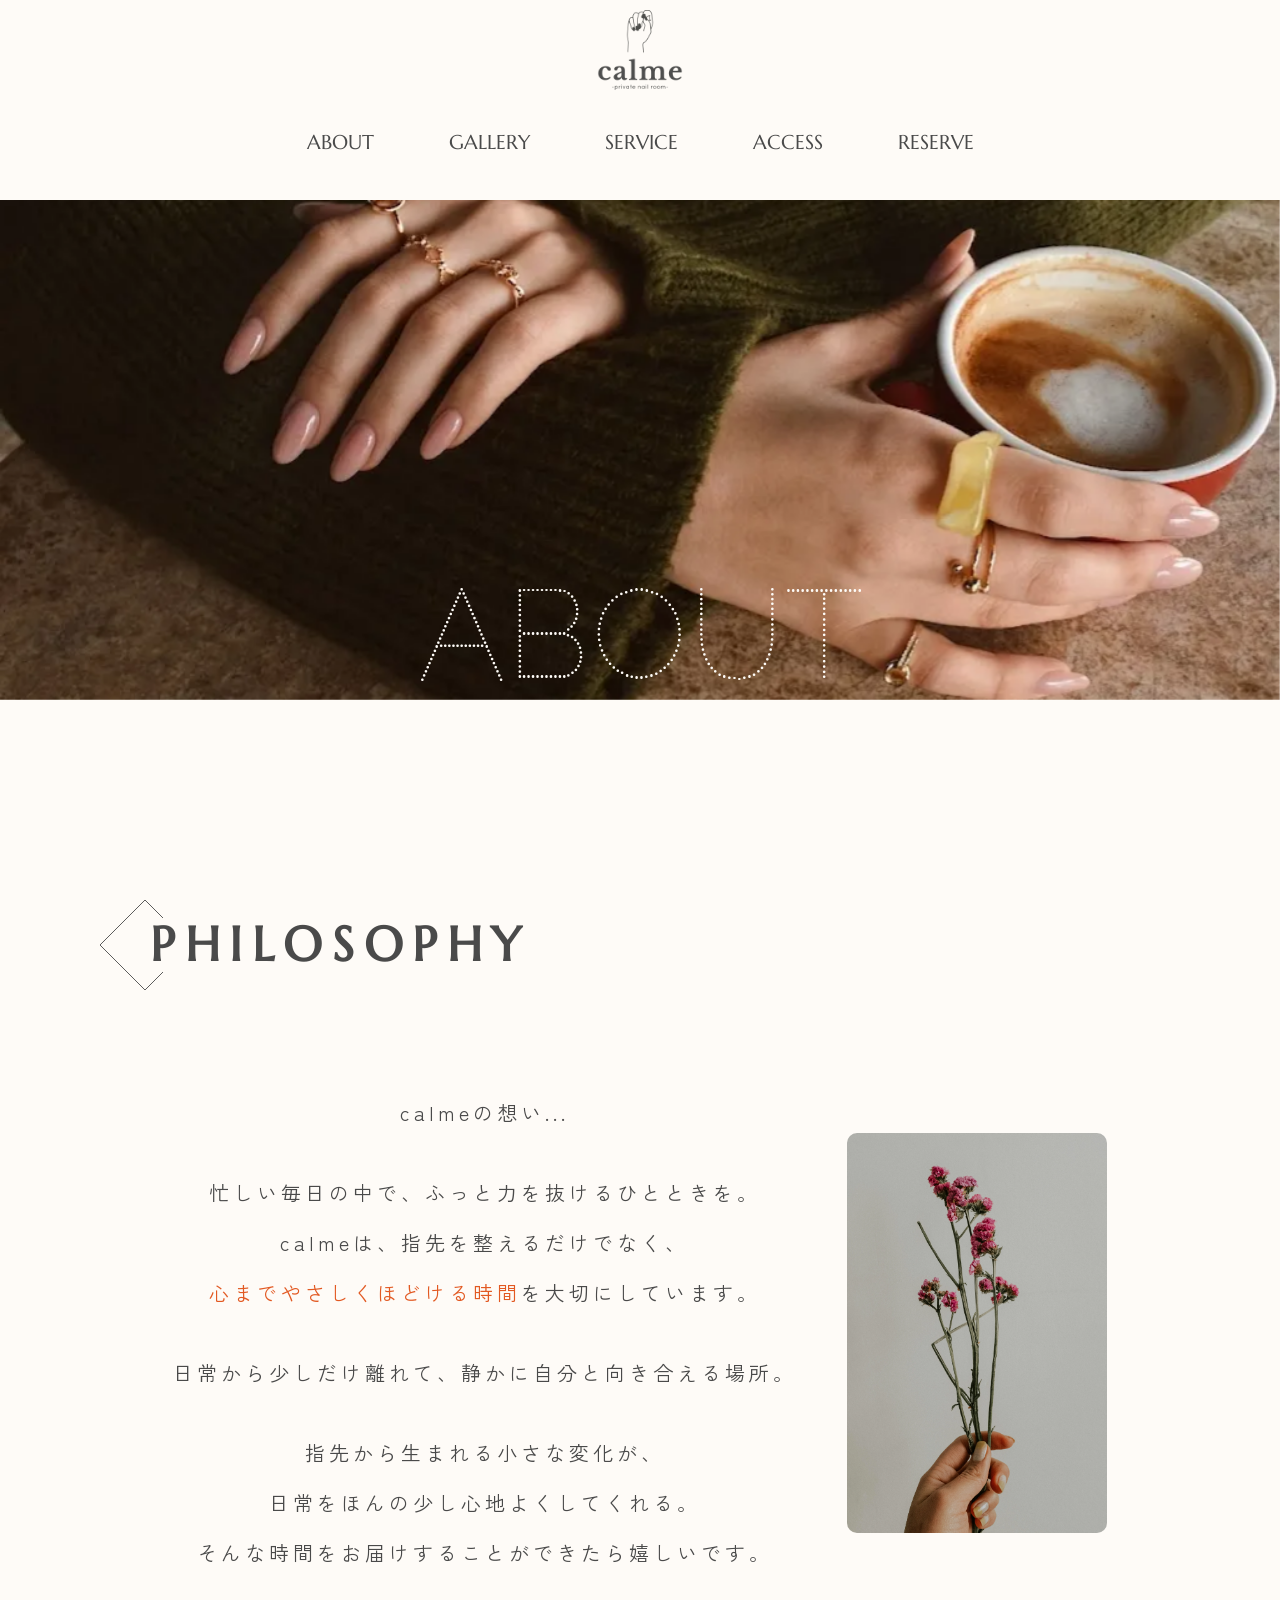
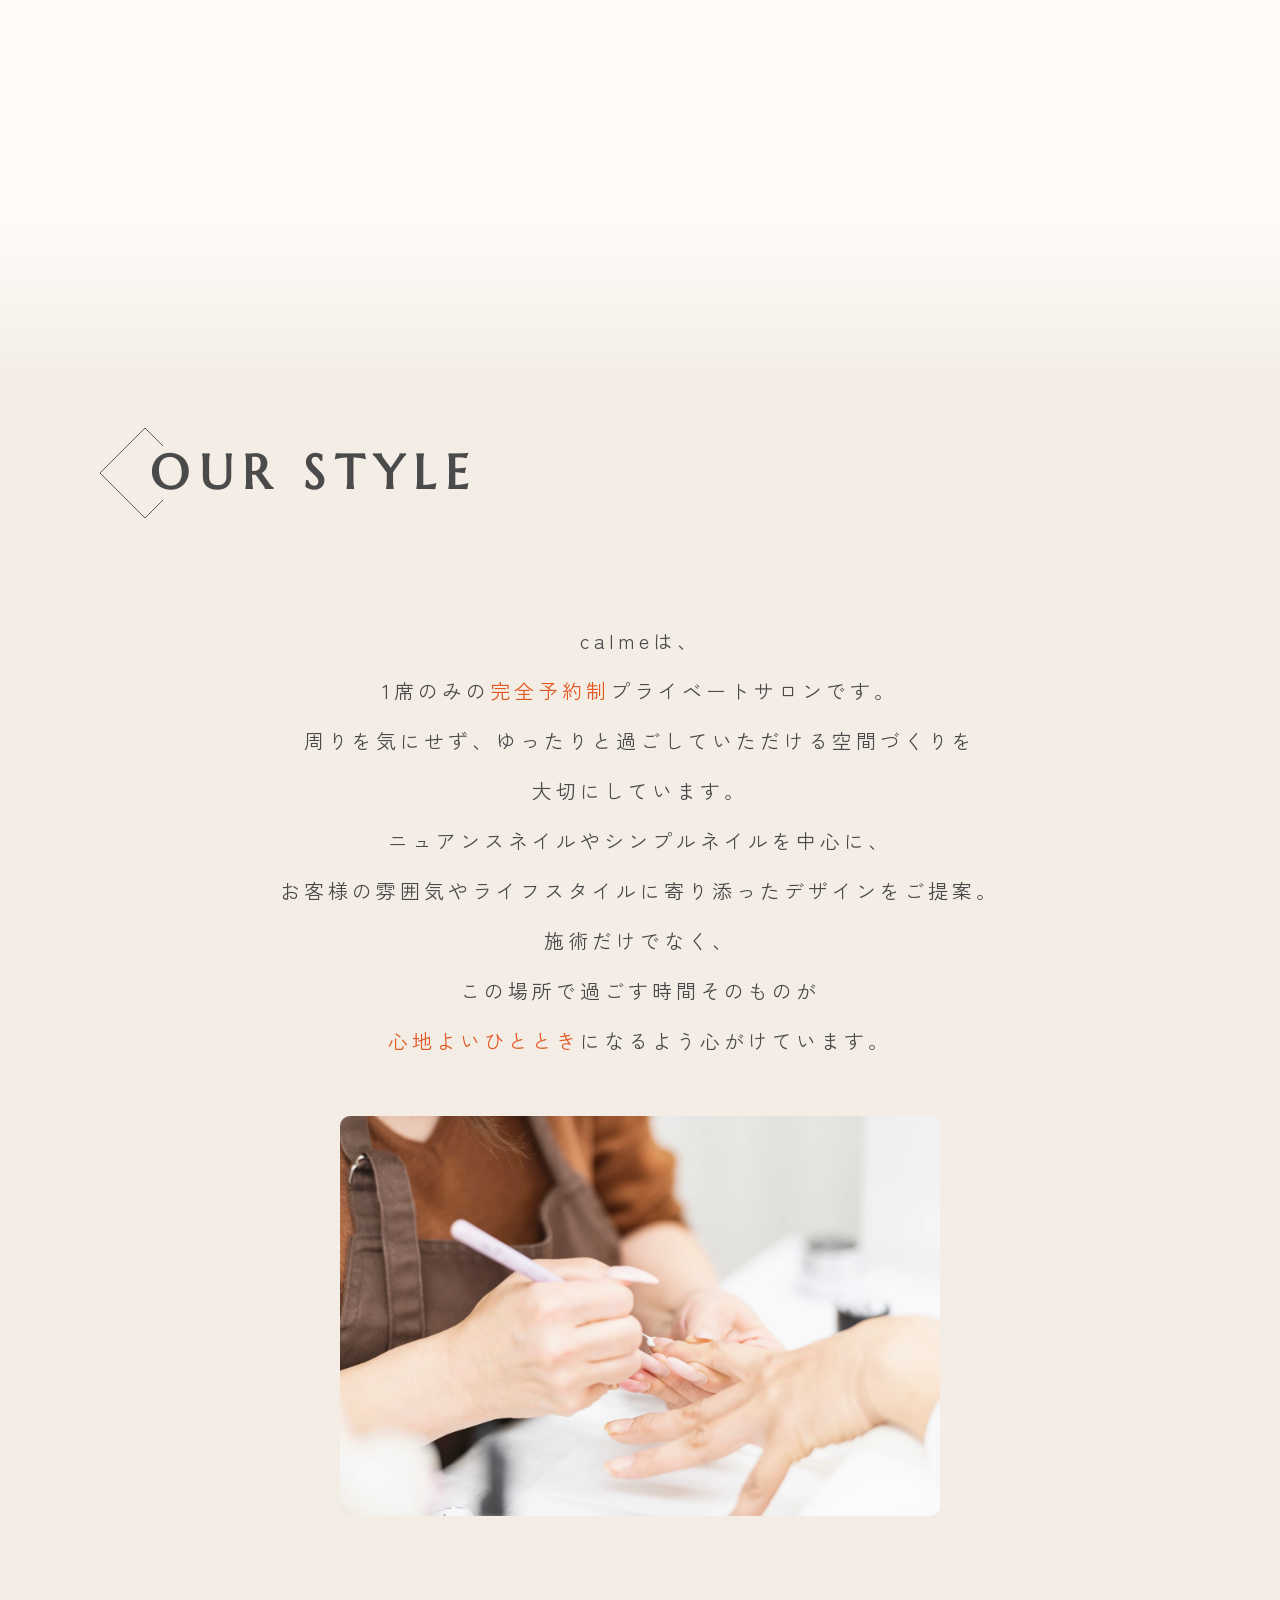
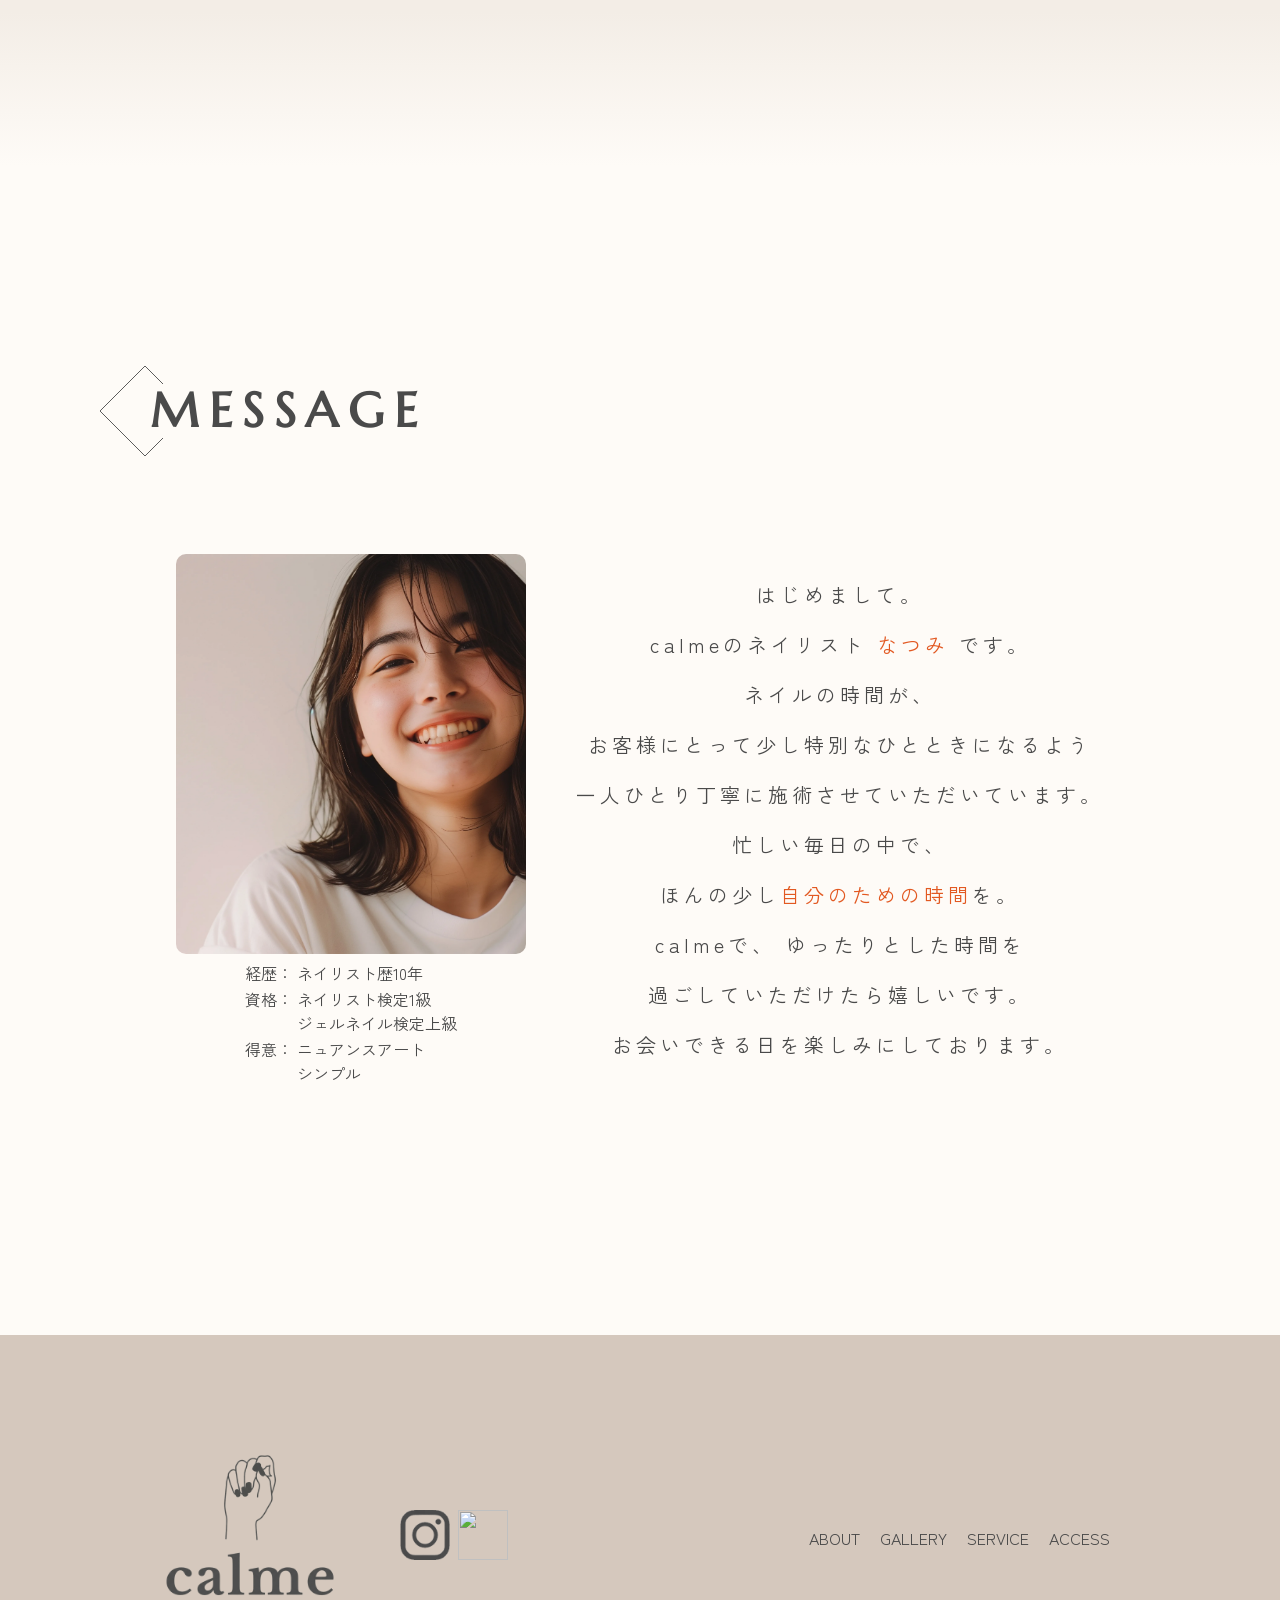
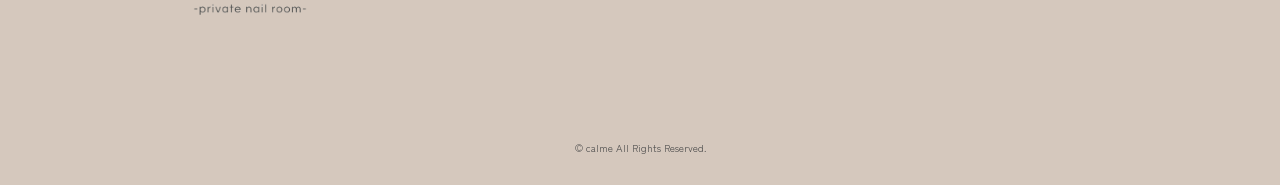
==== commit fb524910: "Add files via upload" ====
--- a/about.html
+++ b/about.html
@@ -25,14 +25,14 @@
           <a href="index.html" class="no-rotate"
             ><span
               ><img
-                src="img/logo-clear.png"
+                src="img/logo-clear.webp"
                 alt="calme -private nail room-" /></span
           ></a>
         </h1>
         <nav class="header__nav">
           <div class="header__nav-inner">
             <a href="index.html" class="header__nav-logo no-rotate">
-              <img src="img/logo-clear.png" alt="calme -private nail room-" />
+              <img src="img/logo-clear.webp" alt="calme -private nail room-" />
             </a>
             <ul class="header__nav-list">
               <li class="header__nav-item">
@@ -68,7 +68,7 @@
     <main>
       <div class="mv-about">
         <div class="mv__img">
-          <img src="./img/about.jpg" alt="" />
+          <img src="./img/about.webp" alt="" />
         </div>
         <h1 class="mv-reserve__title">ABOUT</h1>
       </div>
@@ -96,7 +96,7 @@
                 指先から生まれる小さな変化が、<br />日常をほんの少し心地よくしてくれる。<br />そんな時間をお届けすることができたら嬉しいです。
               </p>
             </div>
-            <img src="img/philosophy.jpg" alt="" />
+            <img src="img/philosophy.webp" alt="" />
           </div>
         </div>
       </section>
@@ -120,7 +120,7 @@
                 >になるよう心がけています。
               </p>
             </div>
-            <img src="img/ourstyle.jpeg" alt="" />
+            <img src="img/ourstyle.webp" alt="" />
           </div>
         </div>
       </section>
@@ -134,7 +134,7 @@
           </h3>
           <div class="message__wrapper">
             <div class="message__wrapper--left">
-              <img src="img/message.jpeg" alt="" />
+              <img src="img/message.webp" alt="" />
               <dl>
                 <dt>経歴：</dt>
                 <dd>ネイリスト歴10年</dd>
@@ -165,14 +165,14 @@
       <div class="footer__wrapper">
         <div class="footer--left">
           <a href="index.html" class="no-rotate"
-            ><span><img src="./img/logo-clear.png" alt="" /></span
+            ><span><img src="./img/logo-clear.webp" alt="" /></span
           ></a>
           <div class="logo">
             <a href="#" class="no-rotate"
-              ><span><img src="./img/instagram.png" alt="" /></span
+              ><span><img src="./img/instagram.webp" alt="" /></span
             ></a>
             <a href="#" class="no-rotate"
-              ><span><img src="./img/line.png" alt="" /></span
+              ><span><img src="./img/line.webp" alt="" /></span
             ></a>
           </div>
         </div>
@@ -195,6 +195,9 @@
       </div>
       <p class="copyright">&copy; calme All Rights Reserved.</p>
     </footer>
+    <a href="reserve.html" id="js-pagetop" class="pagetop"
+      ><span>RESERVE</span></a
+    >
     <script src="https://cdn.jsdelivr.net/npm/swiper@11/swiper-bundle.min.js"></script>
     <script src="https://ajax.googleapis.com/ajax/libs/jquery/3.5.1/jquery.min.js"></script>
     <script src="js/main.js"></script>
--- a/css/style.css
+++ b/css/style.css
@@ -75,7 +75,7 @@
   width: 100%;
   height: 100%;
   -o-object-fit: contain;
-     object-fit: contain;
+  object-fit: contain;
 }
 html body .mv {
   width: 100%;
@@ -94,9 +94,9 @@
   opacity: 0;
   transform: scaleY(1.5) translateY(20px);
   -webkit-animation: gradFade 2.5s ease forwards;
-          animation: gradFade 2.5s ease forwards;
+  animation: gradFade 2.5s ease forwards;
   -webkit-animation-delay: 0.8s;
-          animation-delay: 0.8s;
+  animation-delay: 0.8s;
 }
 @-webkit-keyframes gradFade {
   to {
@@ -120,13 +120,13 @@
   flex: 1;
   height: 100%;
   -o-object-fit: cover;
-     object-fit: cover;
+  object-fit: cover;
   display: block;
   opacity: 0;
   filter: blur(12px);
   transform: scale(1.15);
   -webkit-animation: mvFade 3s ease forwards;
-          animation: mvFade 3s ease forwards;
+  animation: mvFade 3s ease forwards;
 }
 @-webkit-keyframes mvFade {
   to {
@@ -156,9 +156,9 @@
   opacity: 0;
   transform: translate(-50%, -40%);
   -webkit-animation: titleFade 1.5s ease forwards;
-          animation: titleFade 1.5s ease forwards;
+  animation: titleFade 1.5s ease forwards;
   -webkit-animation-delay: 0.8s;
-          animation-delay: 0.8s;
+  animation-delay: 0.8s;
 }
 @-webkit-keyframes titleFade {
   to {
@@ -187,7 +187,7 @@
   max-width: 50rem;
   height: 36rem;
   -o-object-fit: cover;
-     object-fit: cover;
+  object-fit: cover;
   border-radius: 1rem;
 }
 html .concept__wrapper .concept__text {
@@ -196,7 +196,13 @@
   letter-spacing: 0.2rem;
 }
 html .gallery {
-  background: linear-gradient(180deg, #fefbf7 0%, #f3ede6 10%, #f3ede6 90%, #fefbf7 100%);
+  background: linear-gradient(
+    180deg,
+    #fefbf7 0%,
+    #f3ede6 10%,
+    #f3ede6 90%,
+    #fefbf7 100%
+  );
 }
 html .gallery .gallery__swiper {
   text-align: center;
@@ -227,7 +233,7 @@
   max-width: 31rem;
   aspect-ratio: 1/1;
   -o-object-fit: cover;
-     object-fit: cover;
+  object-fit: cover;
   margin-bottom: 2rem;
 }
 html .gallery .gallery__swiper .swiper-wrapper .gallery__item-name {
@@ -294,7 +300,7 @@
   width: 100%;
   border: 1px solid #4a4a4a;
   border-radius: 1rem;
-  background-image: url("../img/menu-bg.png");
+  background-image: url("../img/menu-bg.webp");
   background-size: cover;
   background-position: center;
   background-repeat: no-repeat;
@@ -307,7 +313,12 @@
   width: 100%;
   overflow: hidden;
 }
-html .service .service__wrap .service__price-wrapper .service__price dl:first-child {
+html
+  .service
+  .service__wrap
+  .service__price-wrapper
+  .service__price
+  dl:first-child {
   font-size: 2rem;
   font-weight: 700;
 }
@@ -320,7 +331,13 @@
   white-space: nowrap;
 }
 html .voice {
-  background: linear-gradient(180deg, #fefbf7 0%, #f3ede6 10%, #f3ede6 90%, #fefbf7 100%);
+  background: linear-gradient(
+    180deg,
+    #fefbf7 0%,
+    #f3ede6 10%,
+    #f3ede6 90%,
+    #fefbf7 100%
+  );
 }
 html .voice__items {
   display: flex;
@@ -727,7 +744,7 @@
   width: 100%;
   height: 100%;
   -o-object-fit: cover;
-     object-fit: cover;
+  object-fit: cover;
 }
 .mv-about__title {
   position: absolute;
@@ -765,7 +782,13 @@
 }
 
 .our-style {
-  background: linear-gradient(180deg, #fefbf7 0%, #f3ede6 10%, #f3ede6 90%, #fefbf7 100%);
+  background: linear-gradient(
+    180deg,
+    #fefbf7 0%,
+    #f3ede6 10%,
+    #f3ede6 90%,
+    #fefbf7 100%
+  );
 }
 .our-style .our-style__wrapper {
   display: flex;
@@ -784,7 +807,10 @@
   text-align: center;
   padding-bottom: 3rem;
 }
-.our-style .our-style__wrapper .our-style__wrapper--top .our-style__text:last-child {
+.our-style
+  .our-style__wrapper
+  .our-style__wrapper--top
+  .our-style__text:last-child {
   padding-bottom: 0;
 }
 .our-style .our-style__wrapper img {
@@ -806,7 +832,7 @@
   width: 35rem;
   height: 40rem;
   -o-object-fit: cover;
-     object-fit: cover;
+  object-fit: cover;
   border-radius: 1rem;
 }
 .message__wrapper .message__wrapper--left dl {
@@ -860,7 +886,7 @@
     width: 100%;
     height: 24rem;
     -o-object-fit: cover;
-       object-fit: cover;
+    object-fit: cover;
   }
   .our-style .our-style__wrapper {
     padding: 6rem 2rem;
@@ -876,7 +902,7 @@
     width: 100%;
     height: 24rem;
     -o-object-fit: cover;
-       object-fit: cover;
+    object-fit: cover;
   }
   .message__wrapper {
     flex-direction: column;
@@ -907,7 +933,7 @@
   width: 100%;
   height: 100%;
   -o-object-fit: cover;
-     object-fit: cover;
+  object-fit: cover;
 }
 .mv-reserve__title {
   position: absolute;
@@ -959,7 +985,10 @@
   line-height: 40px;
   margin-bottom: 5rem;
 }
-.reserve-contents__wrapper .reserve-contents--top .line__box .line__text:last-child {
+.reserve-contents__wrapper
+  .reserve-contents--top
+  .line__box
+  .line__text:last-child {
   margin-bottom: 0;
 }
 .reserve-contents__wrapper .reserve-contents--top .tel {
@@ -976,7 +1005,11 @@
 .reserve-contents__wrapper .reserve-contents--top .tel__box .box-top {
   margin-bottom: 5rem;
 }
-.reserve-contents__wrapper .reserve-contents--top .tel__box .box-top .tel__text--large {
+.reserve-contents__wrapper
+  .reserve-contents--top
+  .tel__box
+  .box-top
+  .tel__text--large {
   font-size: 32px;
   font-weight: 700;
   margin-block: 5rem;
@@ -1037,7 +1070,8 @@
   padding: 12px 13px;
   transition: 0.3s;
 }
-.mail .form-text:hover, .mail .form-text:focus {
+.mail .form-text:hover,
+.mail .form-text:focus {
   border-color: #e25922;
   outline: none;
 }
@@ -1050,7 +1084,8 @@
   padding: 13px;
   transition: 0.3s;
 }
-.mail .form-textarea:hover, .mail .form-textarea:focus {
+.mail .form-textarea:hover,
+.mail .form-textarea:focus {
   border-color: #e25922;
   outline: none;
 }
@@ -1079,7 +1114,8 @@
   font-size: 14px;
   font-weight: 700;
 }
-.mail .form-checkbox__text::before, .mail .form-checkbox__text::after {
+.mail .form-checkbox__text::before,
+.mail .form-checkbox__text::after {
   content: "";
   position: absolute;
   left: 0;
@@ -1094,7 +1130,7 @@
 .mail .form-checkbox__text::after {
   width: 23px;
   height: 17.53px;
-  background: url(../img/check-icon.png) no-repeat center/contain;
+  background: url(../img/check-icon.webp) no-repeat center/contain;
   opacity: 0;
 }
 .mail .form-checkbox__text a {
@@ -1137,22 +1173,30 @@
     gap: 3rem;
   }
   .reserve-contents__wrapper .reserve-contents--top .line,
-.reserve-contents__wrapper .reserve-contents--top .tel {
+  .reserve-contents__wrapper .reserve-contents--top .tel {
     width: 100%;
     max-width: none;
   }
   .reserve-contents__wrapper .reserve-contents--top .line .box-top,
-.reserve-contents__wrapper .reserve-contents--top .tel .box-top {
+  .reserve-contents__wrapper .reserve-contents--top .tel .box-top {
     margin-bottom: 3rem;
   }
-  .reserve-contents__wrapper .reserve-contents--top .line .box-top .tel__text--large,
-.reserve-contents__wrapper .reserve-contents--top .tel .box-top .tel__text--large {
+  .reserve-contents__wrapper
+    .reserve-contents--top
+    .line
+    .box-top
+    .tel__text--large,
+  .reserve-contents__wrapper
+    .reserve-contents--top
+    .tel
+    .box-top
+    .tel__text--large {
     margin-block: 2rem;
   }
   .reserve-contents__wrapper .reserve-contents--top .line .line__text,
-.reserve-contents__wrapper .reserve-contents--top .line .tel__text,
-.reserve-contents__wrapper .reserve-contents--top .tel .line__text,
-.reserve-contents__wrapper .reserve-contents--top .tel .tel__text {
+  .reserve-contents__wrapper .reserve-contents--top .line .tel__text,
+  .reserve-contents__wrapper .reserve-contents--top .tel .line__text,
+  .reserve-contents__wrapper .reserve-contents--top .tel .tel__text {
     font-size: 1.4rem;
     line-height: 2.5rem;
   }
@@ -1176,7 +1220,7 @@
   width: 100%;
   height: 100%;
   -o-object-fit: cover;
-     object-fit: cover;
+  object-fit: cover;
 }
 .gallery .mv-gallery__title {
   position: absolute;
@@ -1208,7 +1252,10 @@
   pointer-events: none;
   color: #4a4a4a;
 }
-.gallery .gallery__container .gallery__container-form .select-wrap:hover::after {
+.gallery
+  .gallery__container
+  .gallery__container-form
+  .select-wrap:hover::after {
   color: #e25922;
 }
 .gallery .gallery__container .gallery__container-form .select-wrap select {
@@ -1224,15 +1271,27 @@
   background-color: #fefdfc;
   transition: all 0.3s ease;
 }
-.gallery .gallery__container .gallery__container-form .select-wrap select.is-selected {
+.gallery
+  .gallery__container
+  .gallery__container-form
+  .select-wrap
+  select.is-selected {
   border-color: #f4a261;
   background-color: #fff8f2;
 }
 .gallery .gallery__container .gallery__container-form .select-wrap select:hover,
-.gallery .gallery__container .gallery__container-form .select-wrap select:focus {
+.gallery
+  .gallery__container
+  .gallery__container-form
+  .select-wrap
+  select:focus {
   border-color: #e25922;
 }
-.gallery .gallery__container .gallery__container-form .select-wrap select:focus {
+.gallery
+  .gallery__container
+  .gallery__container-form
+  .select-wrap
+  select:focus {
   border-color: #e25922;
   outline: none;
   box-shadow: 0 0 0 2px rgba(255, 165, 0, 0.2);
@@ -1246,7 +1305,11 @@
   justify-content: center;
   gap: 3rem;
 }
-.gallery .gallery__container .gallery__container-list .gallery__list .gallery-card {
+.gallery
+  .gallery__container
+  .gallery__container-list
+  .gallery__list
+  .gallery-card {
   width: min(100%, 35rem);
   background-color: #f6f3ef;
   padding: 2rem;
@@ -1258,7 +1321,12 @@
   text-align: center;
   transform: scale(1);
 }
-.gallery .gallery__container .gallery__container-list .gallery__list .gallery-card .gallery-card__button {
+.gallery
+  .gallery__container
+  .gallery__container-list
+  .gallery__list
+  .gallery-card
+  .gallery-card__button {
   display: block;
   width: 100%;
   padding: 0;
@@ -1266,12 +1334,18 @@
   background: transparent;
   cursor: pointer;
 }
-.gallery .gallery__container .gallery__container-list .gallery__list .gallery-card .gallery-card__button img {
+.gallery
+  .gallery__container
+  .gallery__container-list
+  .gallery__list
+  .gallery-card
+  .gallery-card__button
+  img {
   width: 100%;
   height: auto;
   aspect-ratio: 1/1;
   -o-object-fit: cover;
-     object-fit: cover;
+  object-fit: cover;
   display: block;
   padding: 1rem;
 }
@@ -1316,7 +1390,7 @@
   height: auto;
   aspect-ratio: 4/3;
   -o-object-fit: cover;
-     object-fit: cover;
+  object-fit: cover;
 }
 .gallery .gallery-modal__content .gallery-modal__body {
   padding-top: 20px;
@@ -1347,7 +1421,11 @@
     grid-template-columns: repeat(2, 1fr);
     gap: 1.2rem;
   }
-  .gallery .gallery__container .gallery__container-list .gallery__list .gallery-card {
+  .gallery
+    .gallery__container
+    .gallery__container-list
+    .gallery__list
+    .gallery-card {
     padding: 0.5rem;
   }
   .gallery .gallery__container .gallery-modal__content {
@@ -1443,7 +1521,7 @@
 
 .underline {
   -webkit-text-decoration: underline solid 1px;
-          text-decoration: underline solid 1px;
+  text-decoration: underline solid 1px;
 }
 
 .button {
@@ -1499,4 +1577,4 @@
     font-size: 2rem;
     padding: 1.2rem 4rem;
   }
-}+}
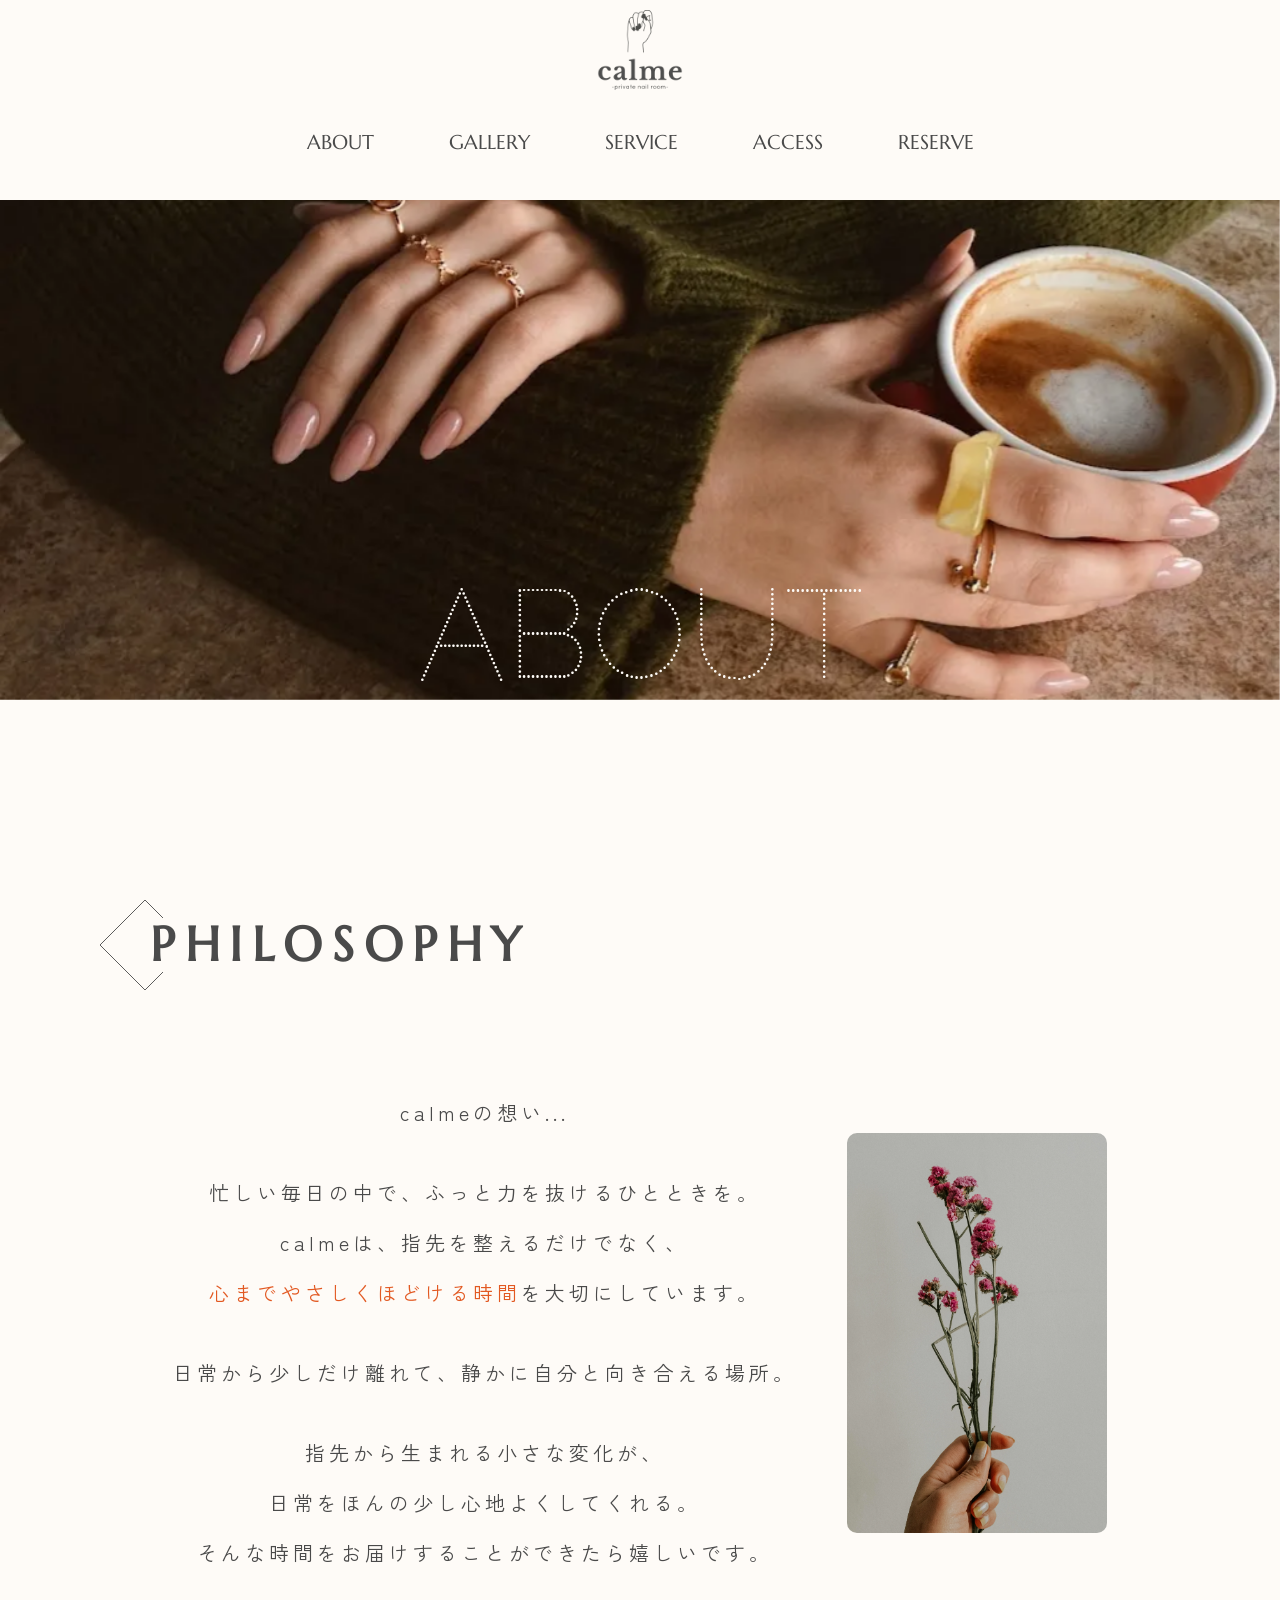
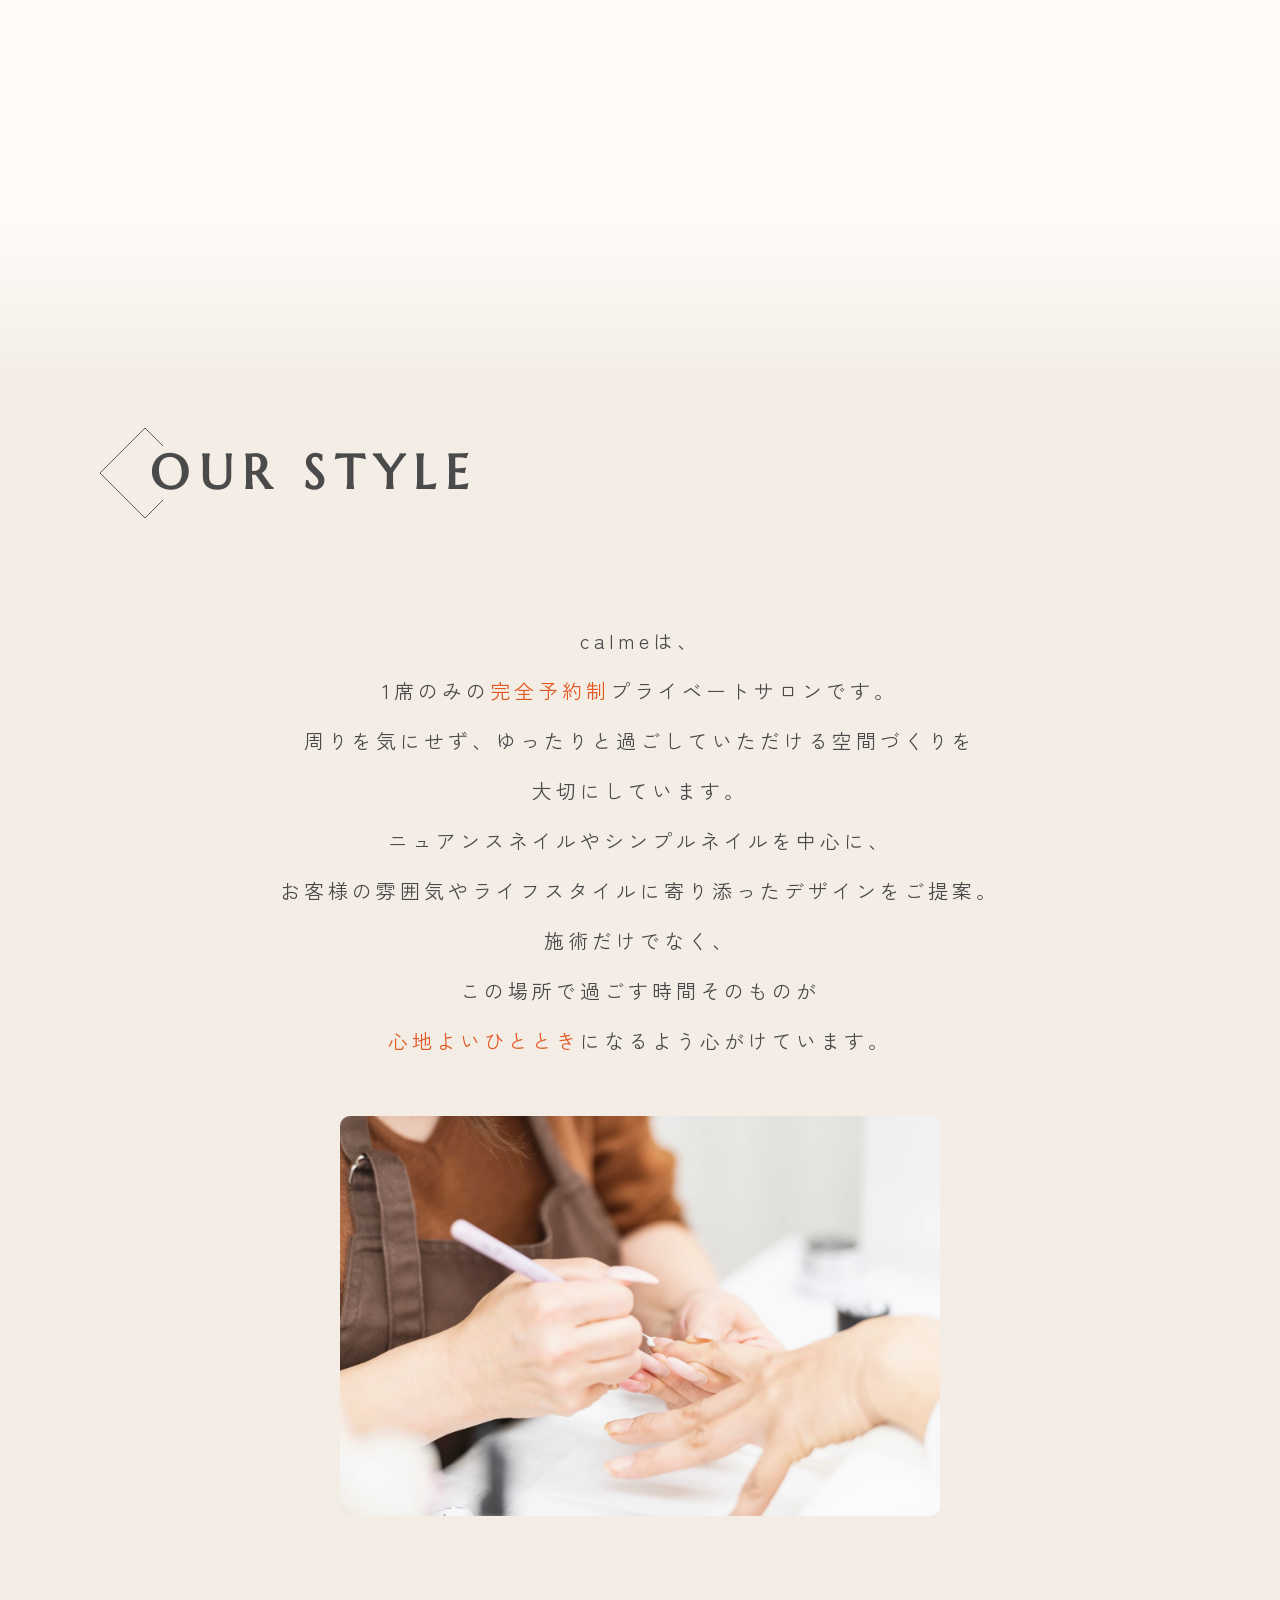
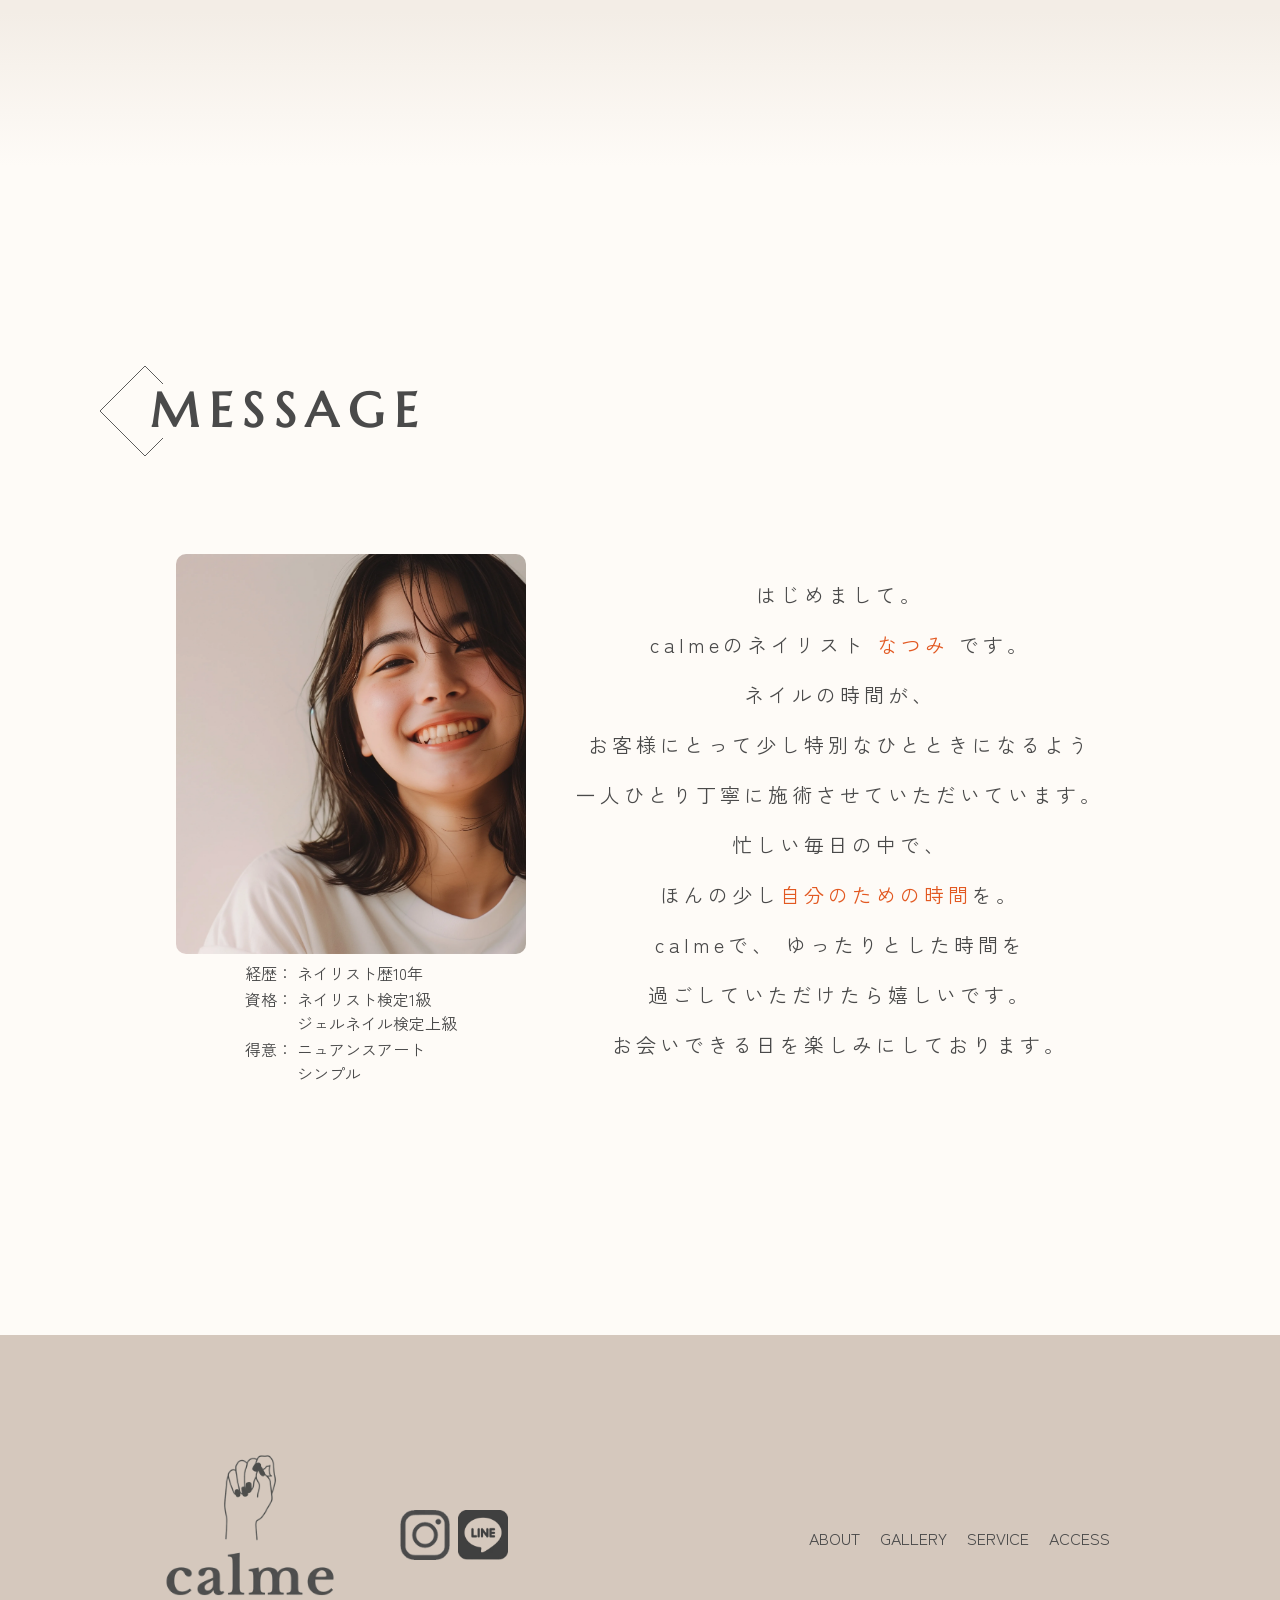
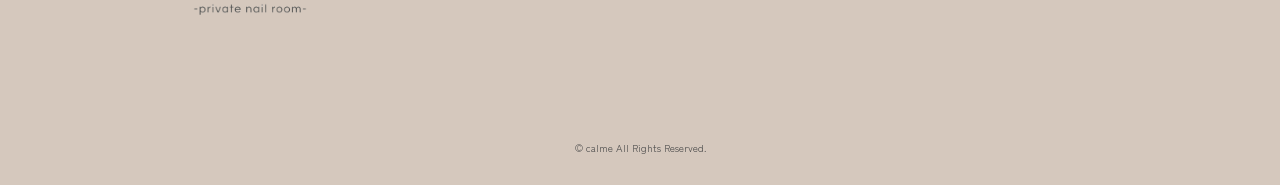
==== commit 6bd9cc39: "Add RESERVE pagetop link to gallery and about pages Co-Authored-By: Claude Sonnet 4.6 <noreply@anthr" ====
--- a/about.html
+++ b/about.html
@@ -172,7 +172,7 @@
               ><span><img src="./img/instagram.webp" alt="" /></span
             ></a>
             <a href="#" class="no-rotate"
-              ><span><img src="./img/line.webp" alt="" /></span
+              ><span><img src="./img/Line.webp" alt="" /></span
             ></a>
           </div>
         </div>
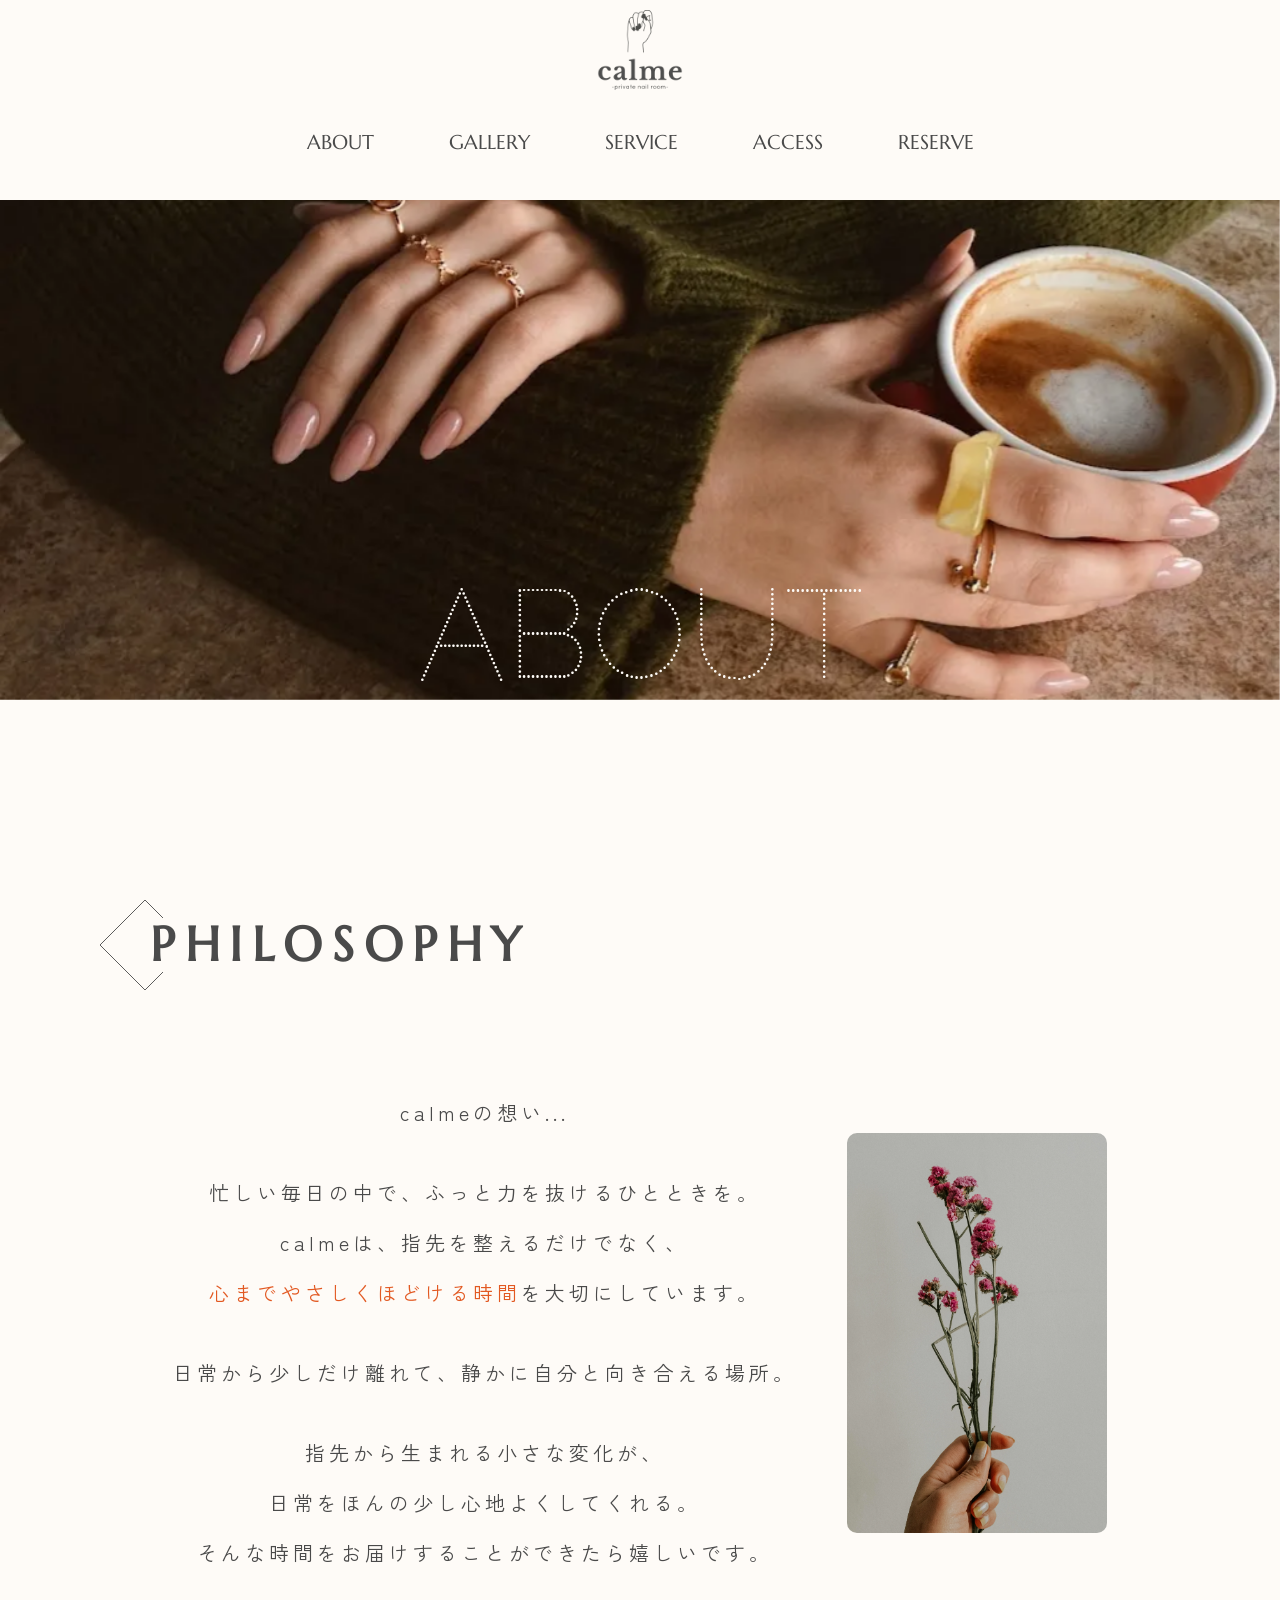
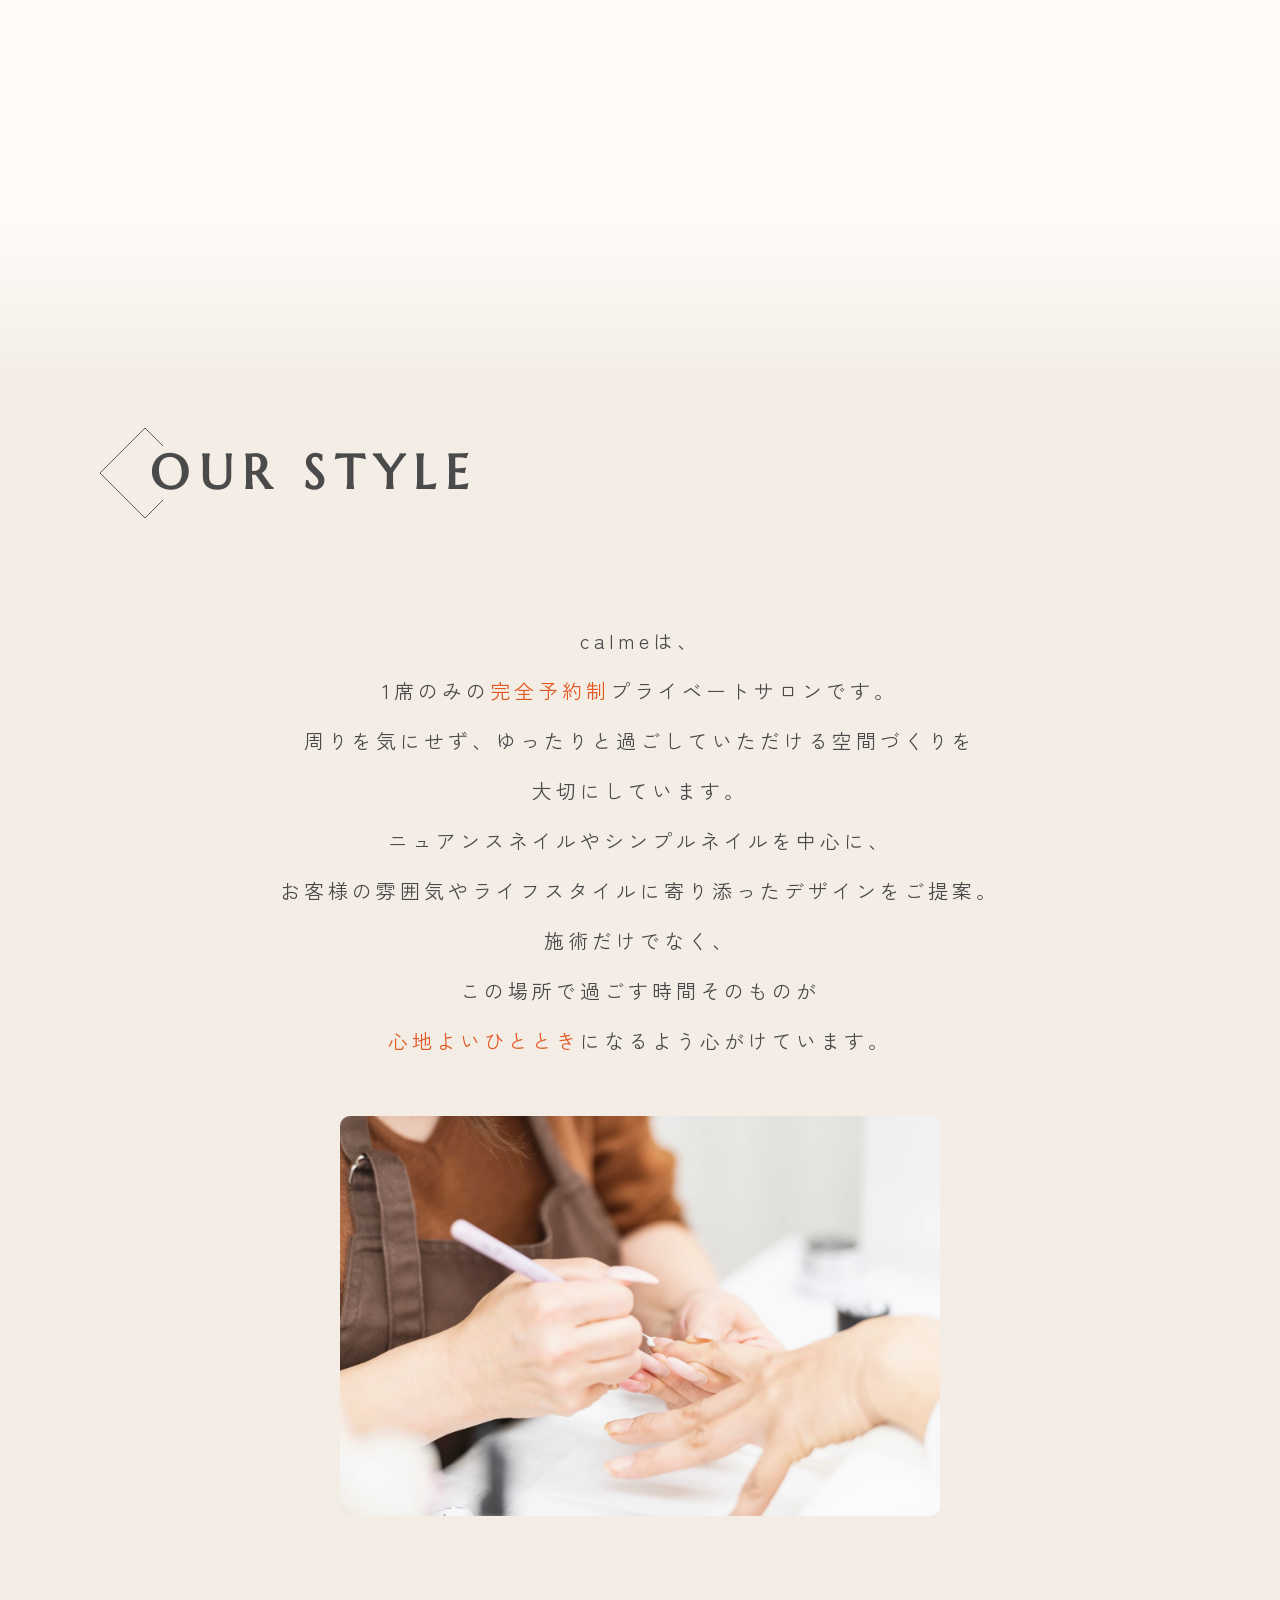
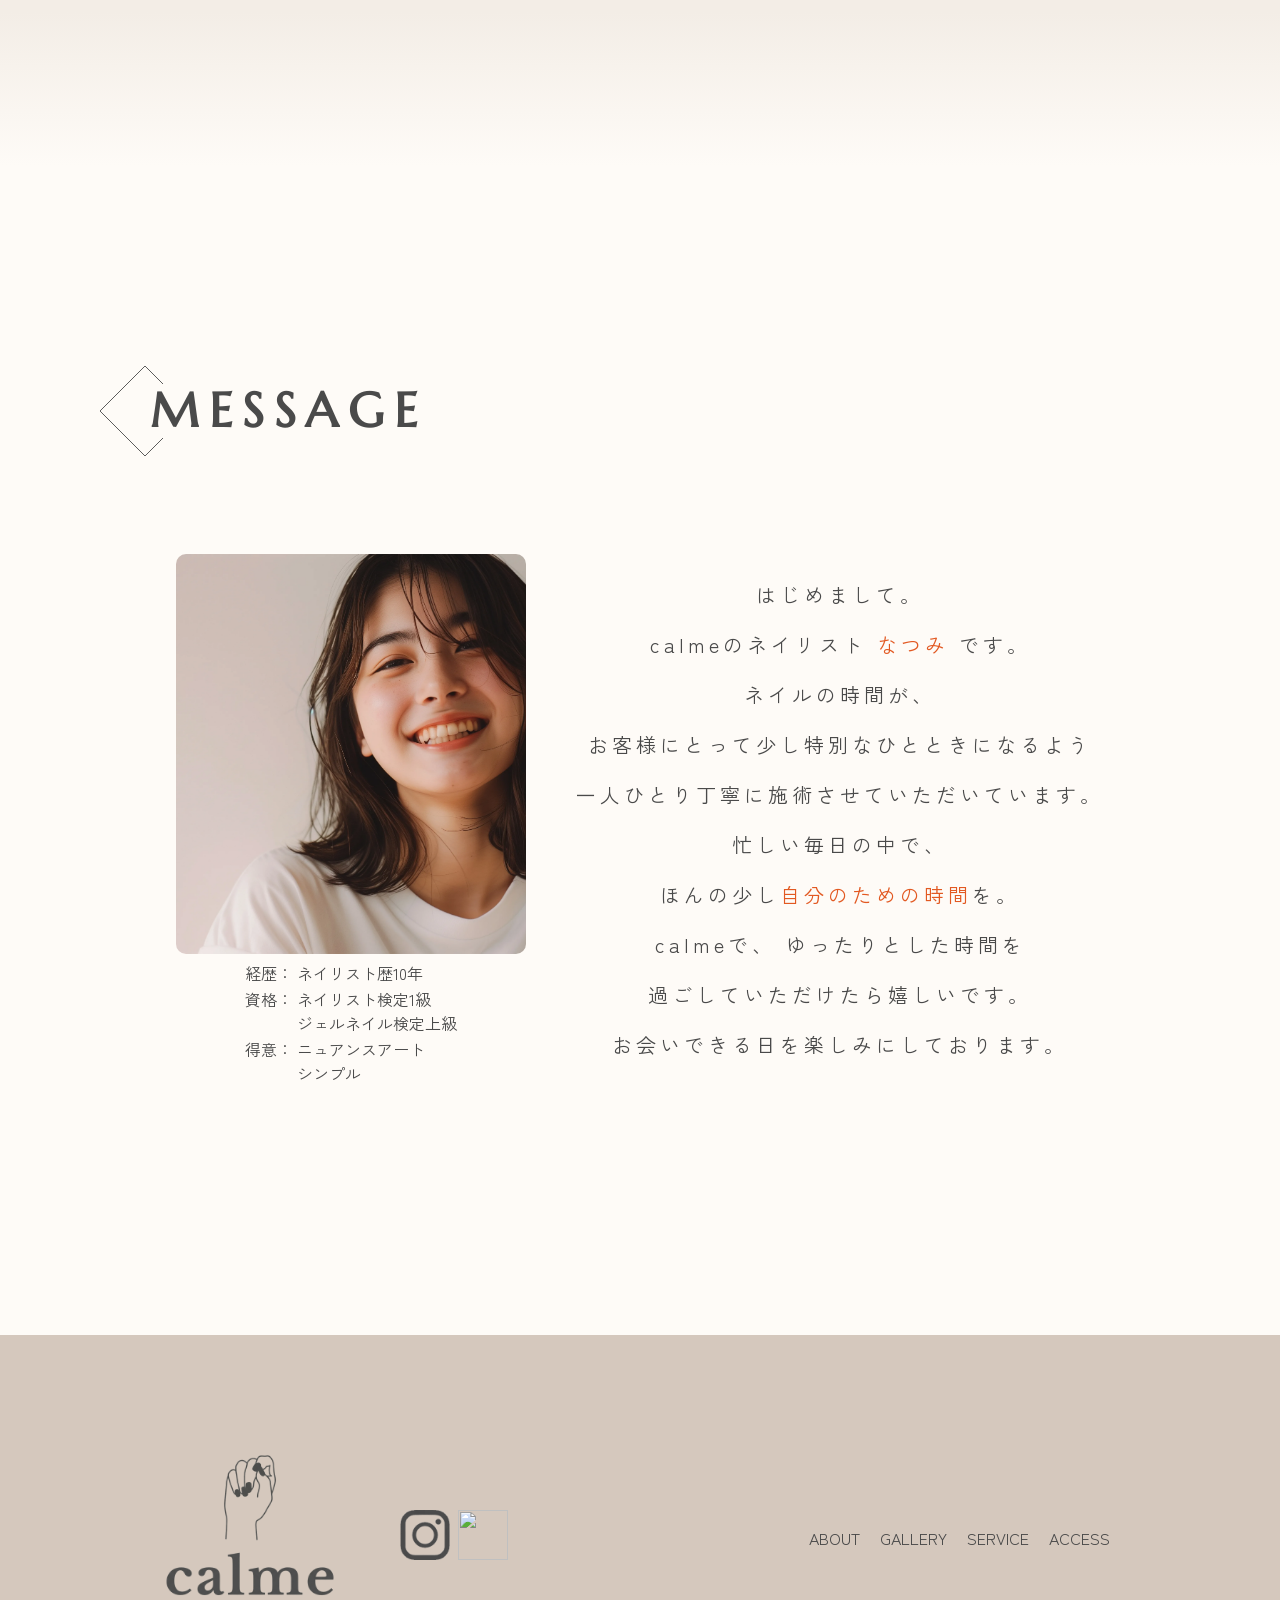
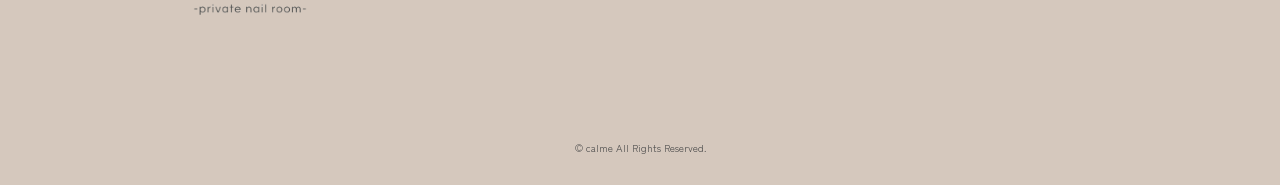
==== commit 0223313d: "Resolve merge conflict: use lowercase line.webp Co-Authored-By: Claude Sonnet 4.6 <noreply@anthropic" ====
--- a/about.html
+++ b/about.html
@@ -172,7 +172,7 @@
               ><span><img src="./img/instagram.webp" alt="" /></span
             ></a>
             <a href="#" class="no-rotate"
-              ><span><img src="./img/Line.webp" alt="" /></span
+              ><span><img src="./img/line.webp" alt="" /></span
             ></a>
           </div>
         </div>
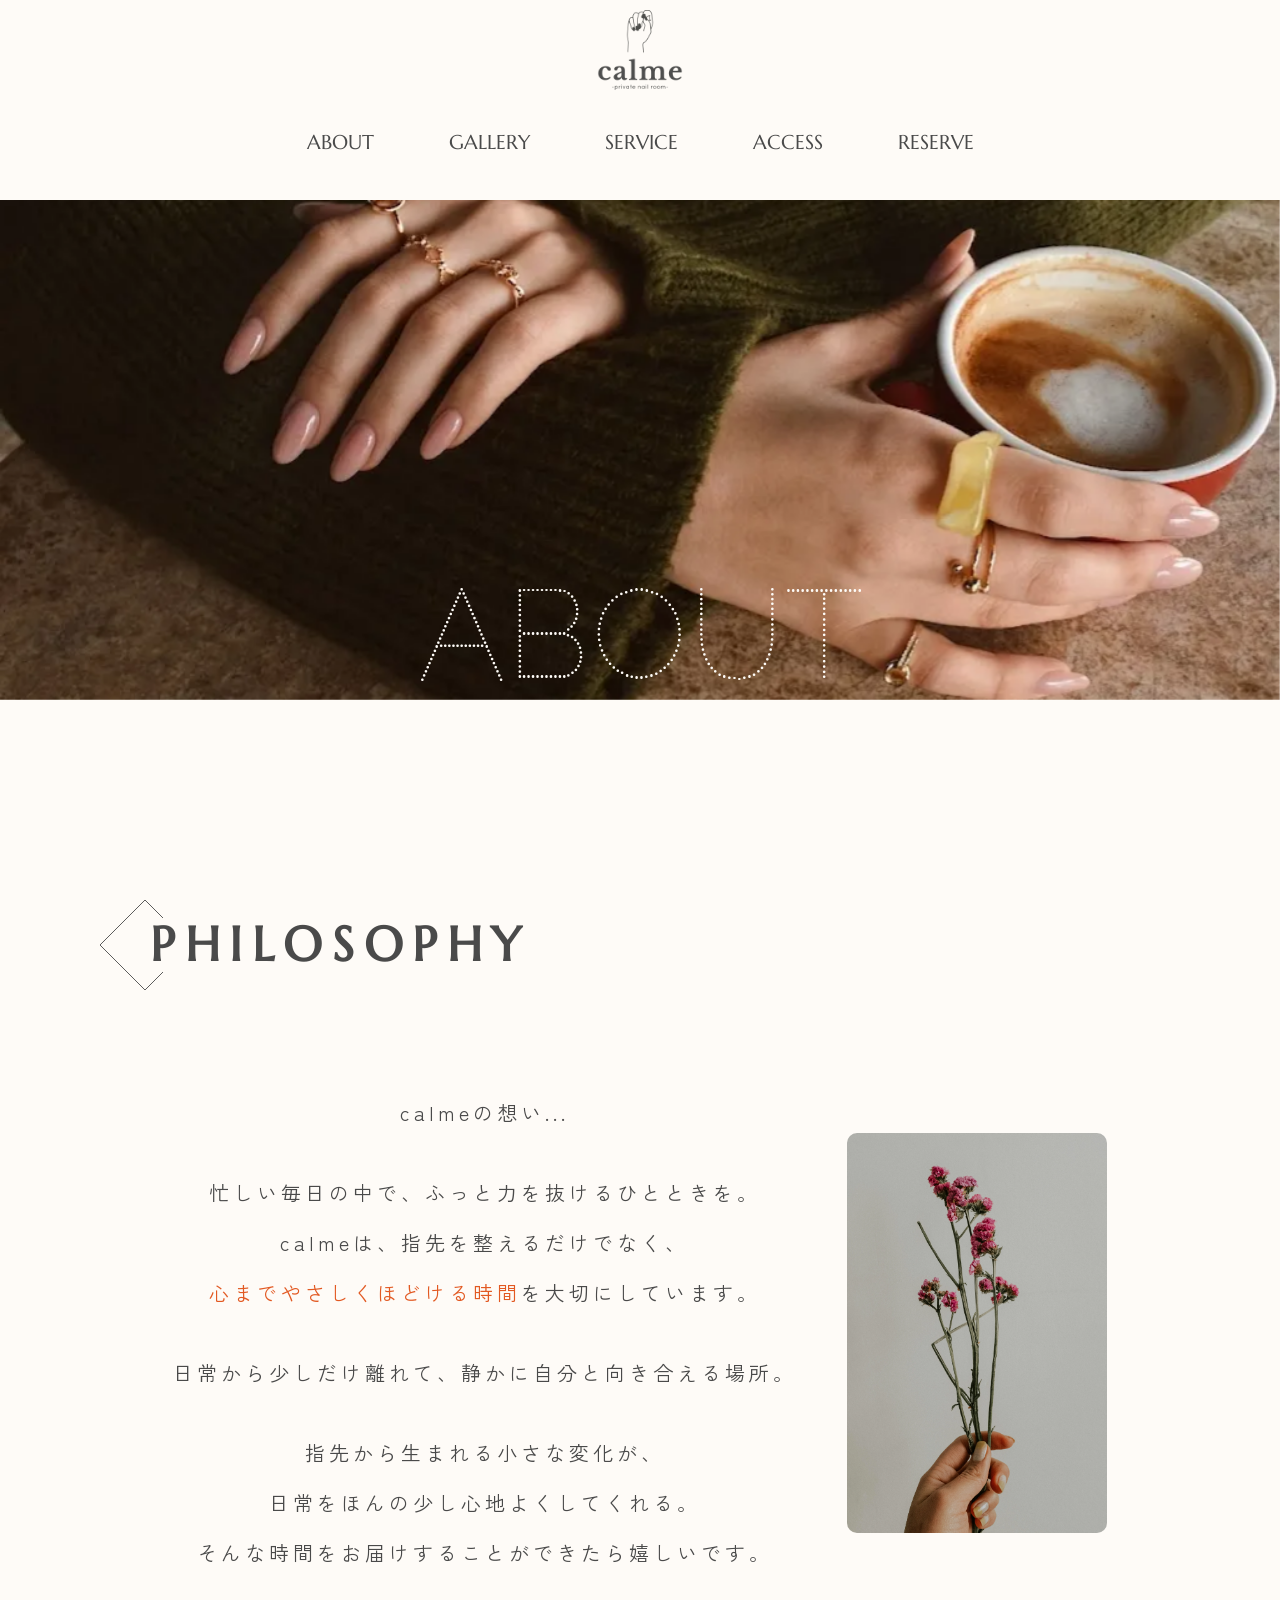
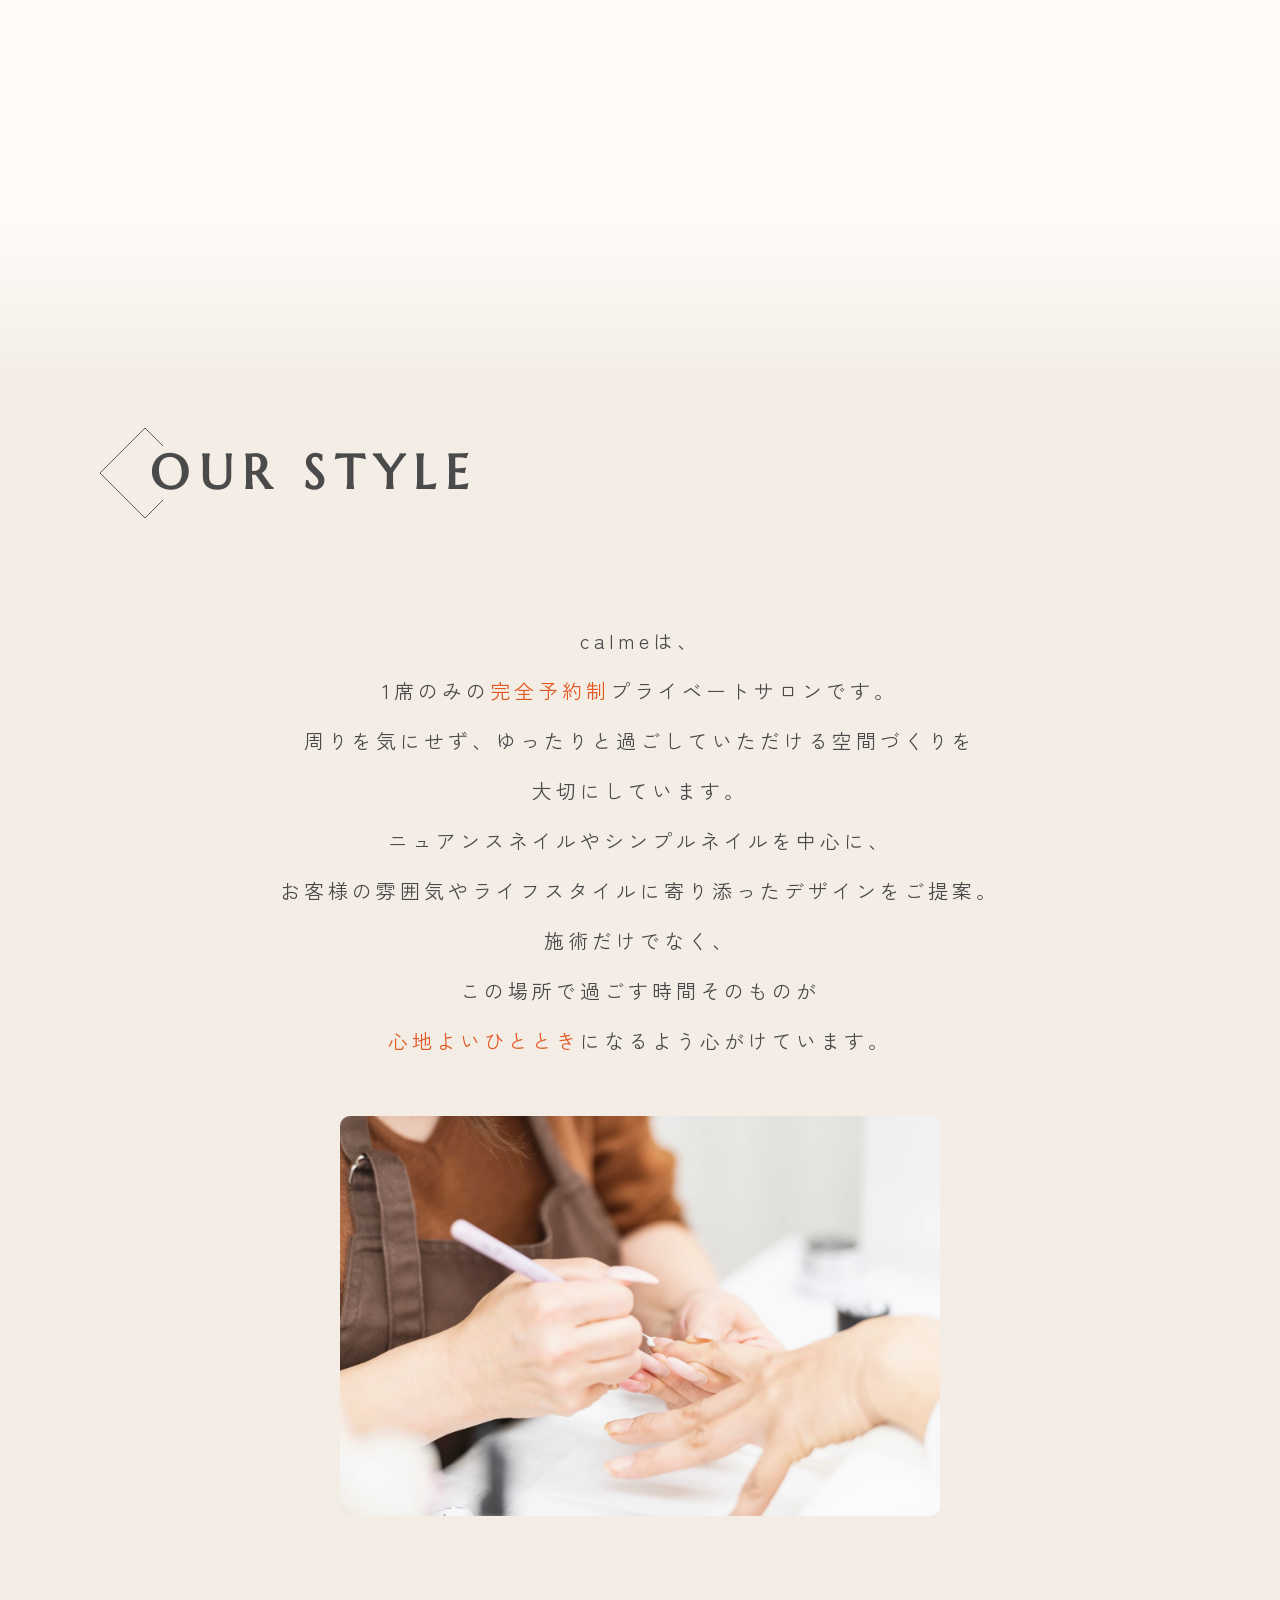
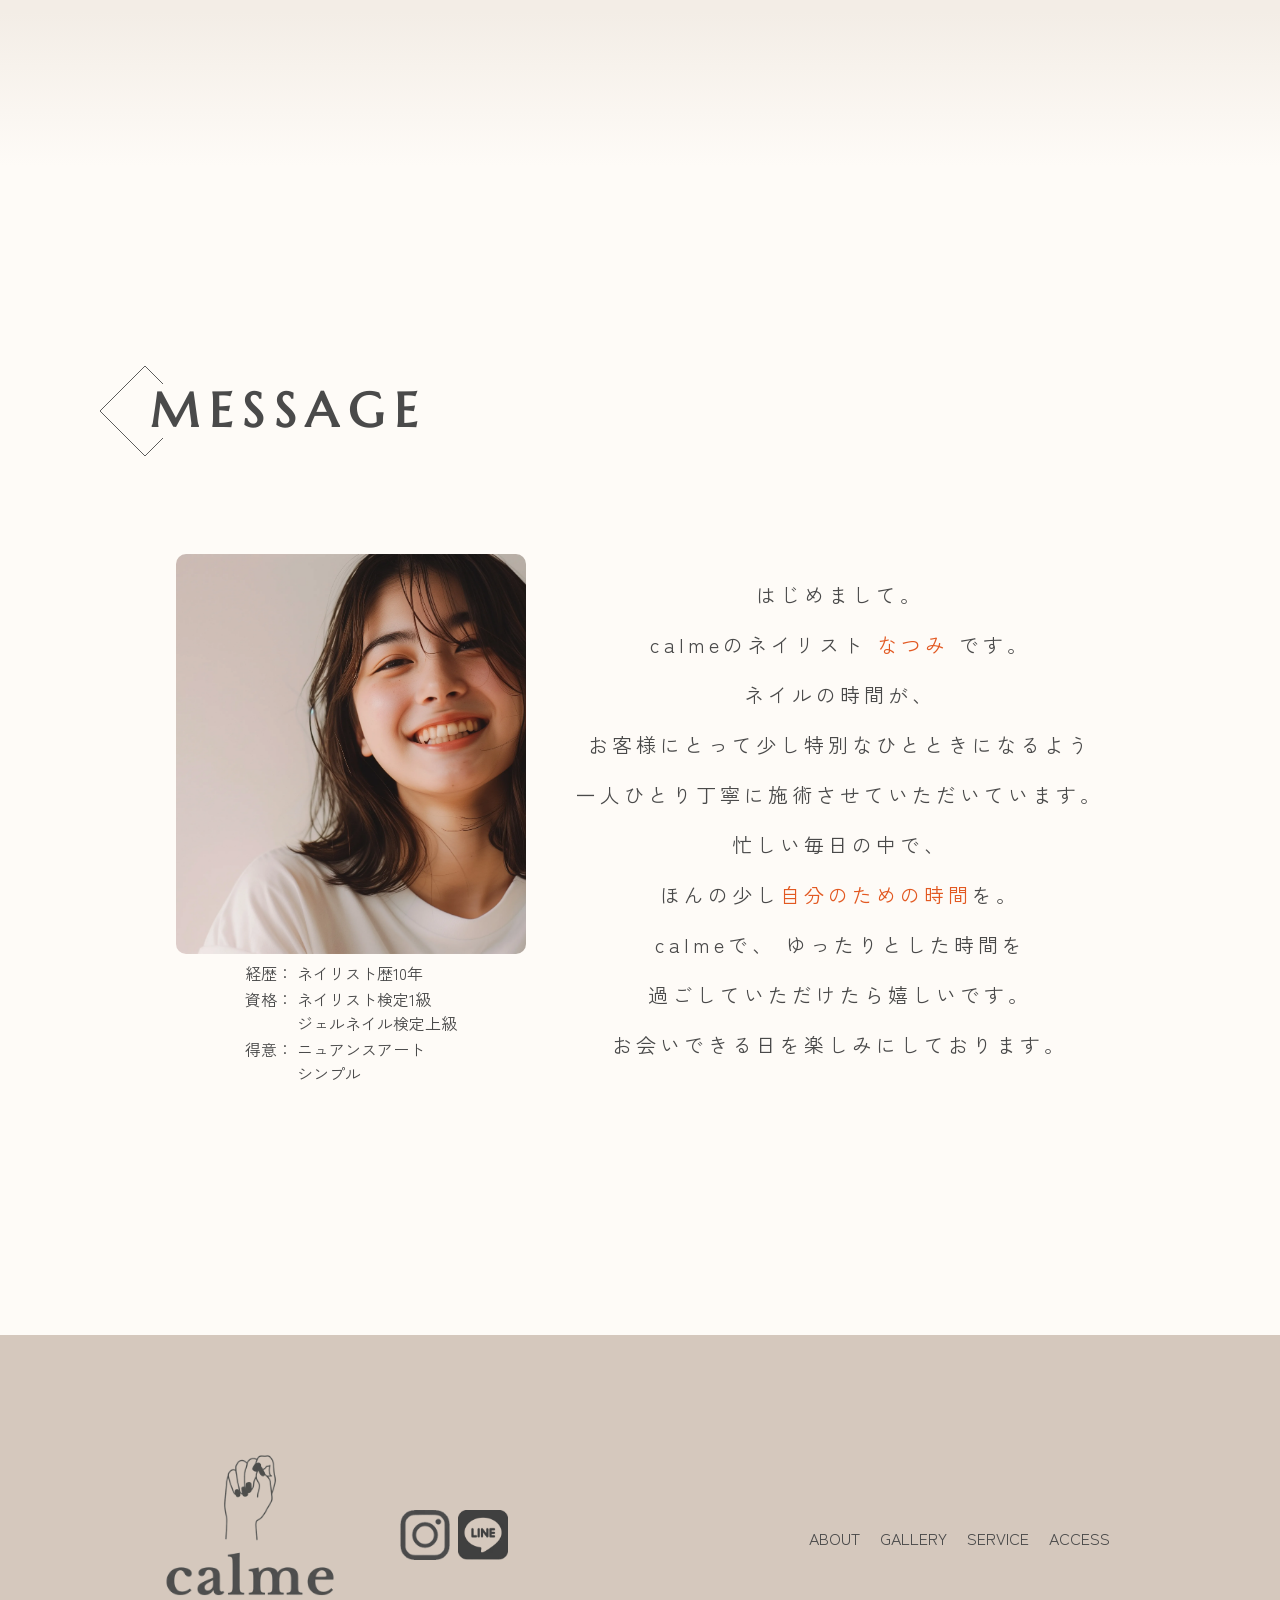
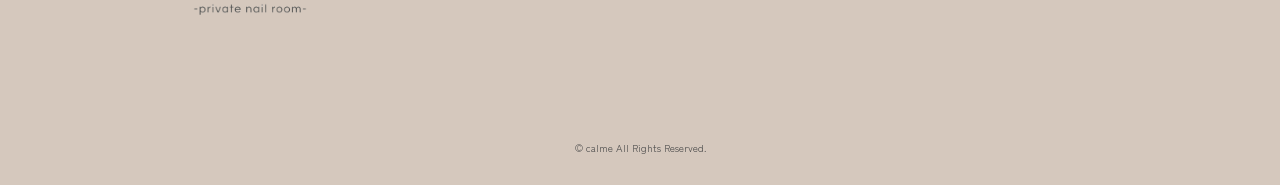
==== commit 45ec7b6f: "Update HTML files with latest changes Co-Authored-By: Claude Sonnet 4.6 <noreply@anthropic.com>" ====
--- a/about.html
+++ b/about.html
@@ -172,7 +172,7 @@
               ><span><img src="./img/instagram.webp" alt="" /></span
             ></a>
             <a href="#" class="no-rotate"
-              ><span><img src="./img/line.webp" alt="" /></span
+              ><span><img src="./img/Line.webp" alt="" /></span
             ></a>
           </div>
         </div>
